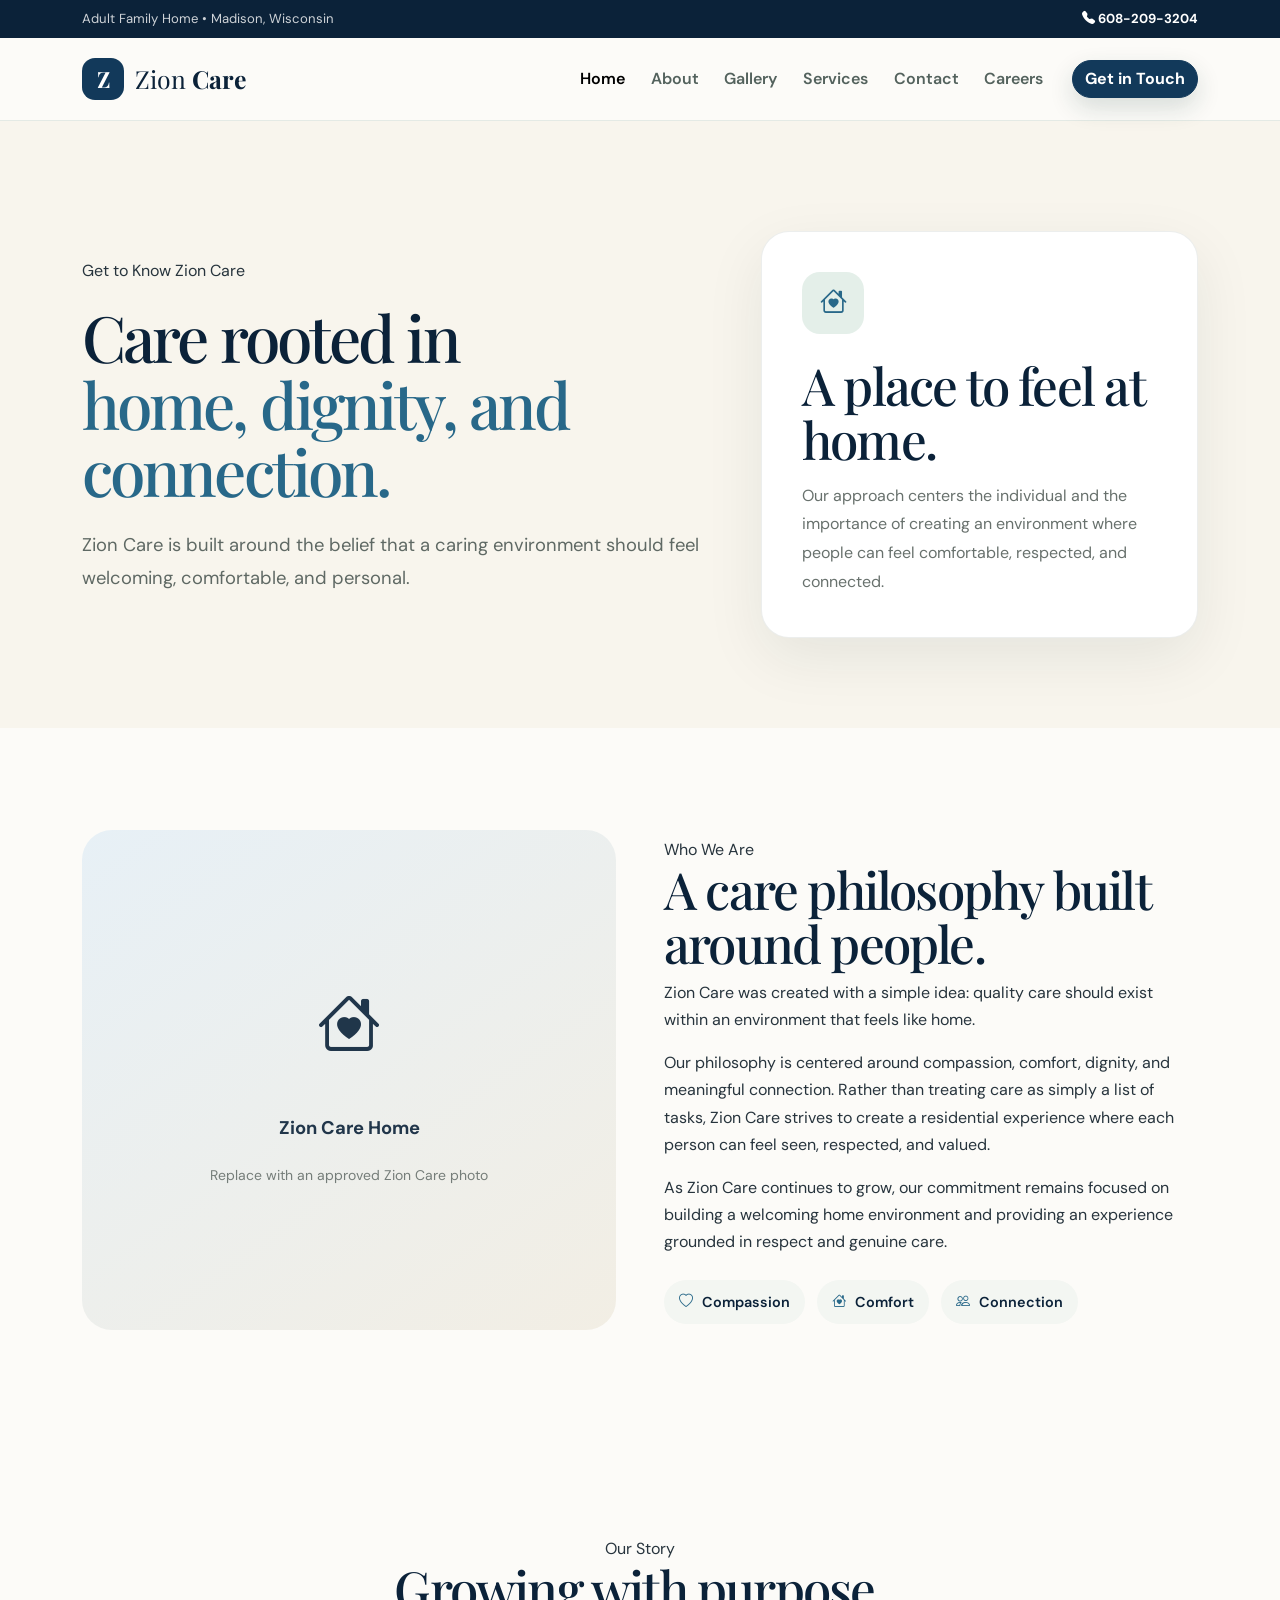
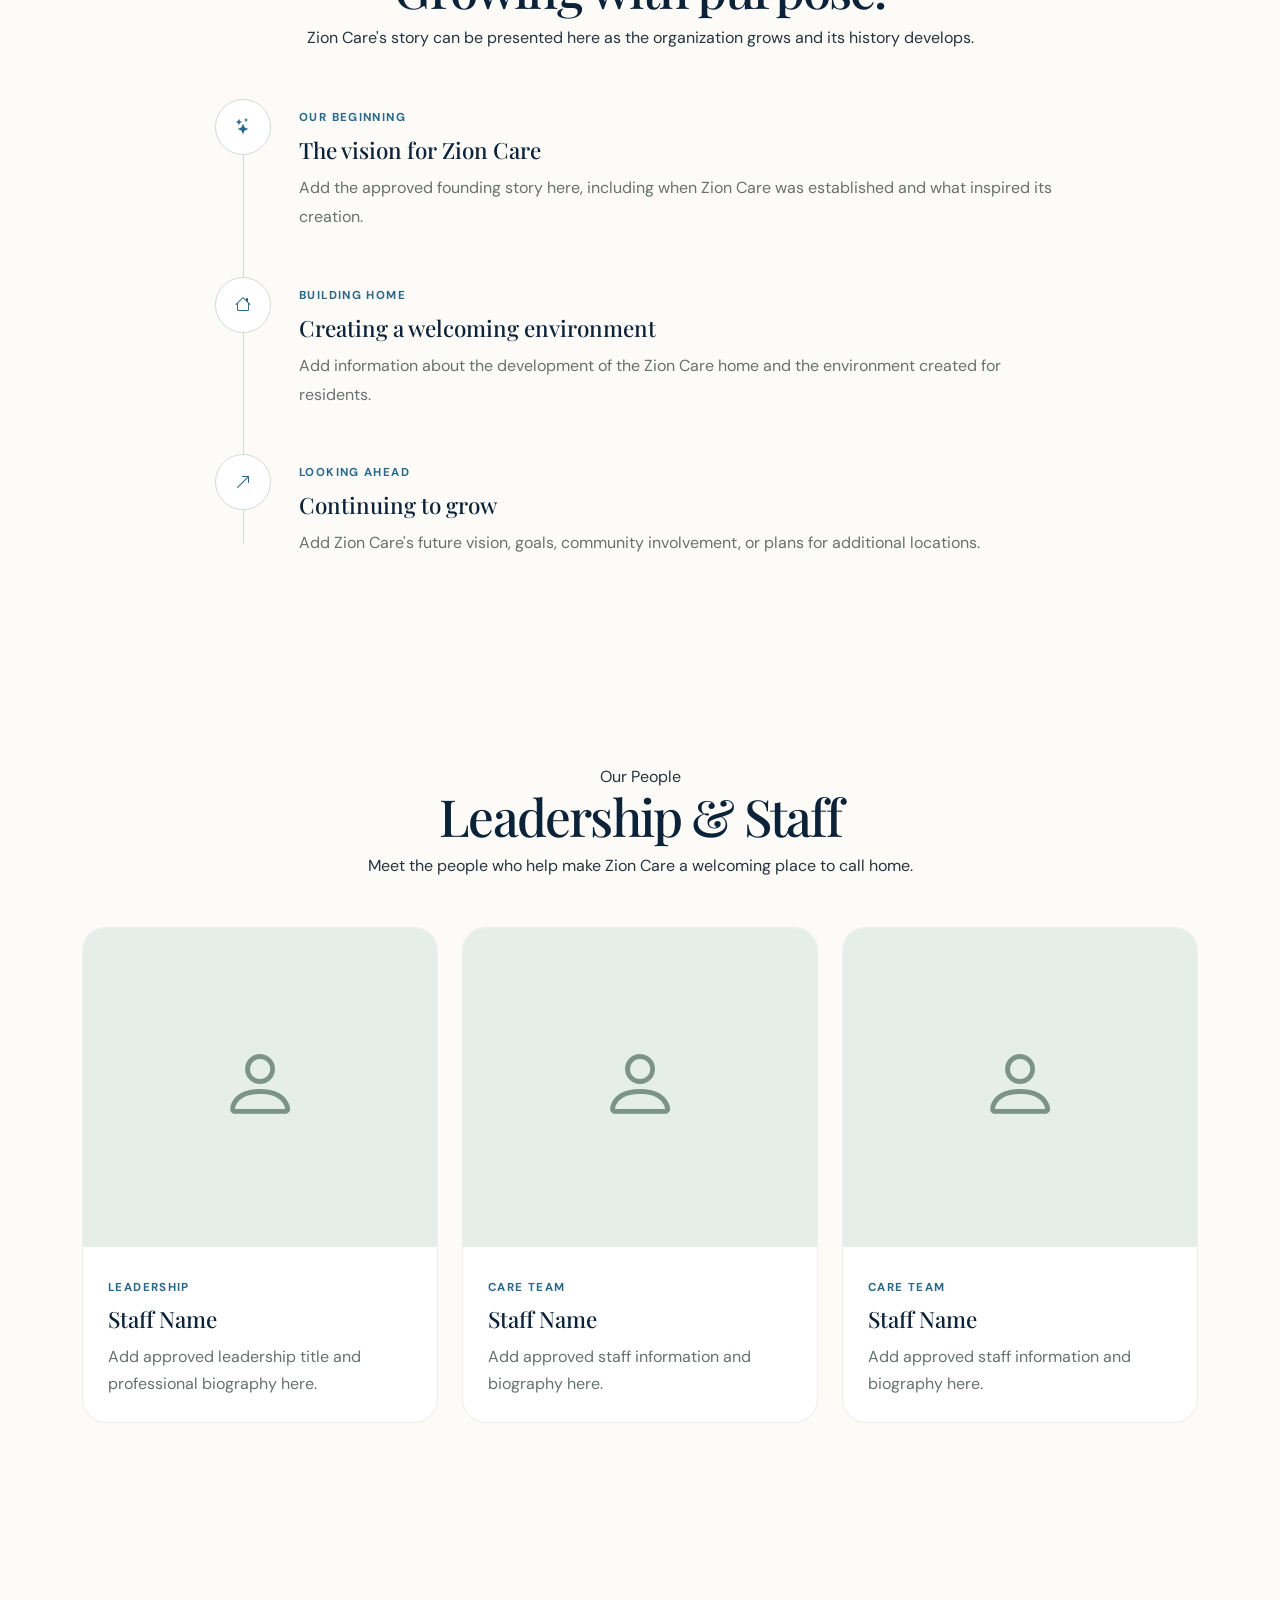
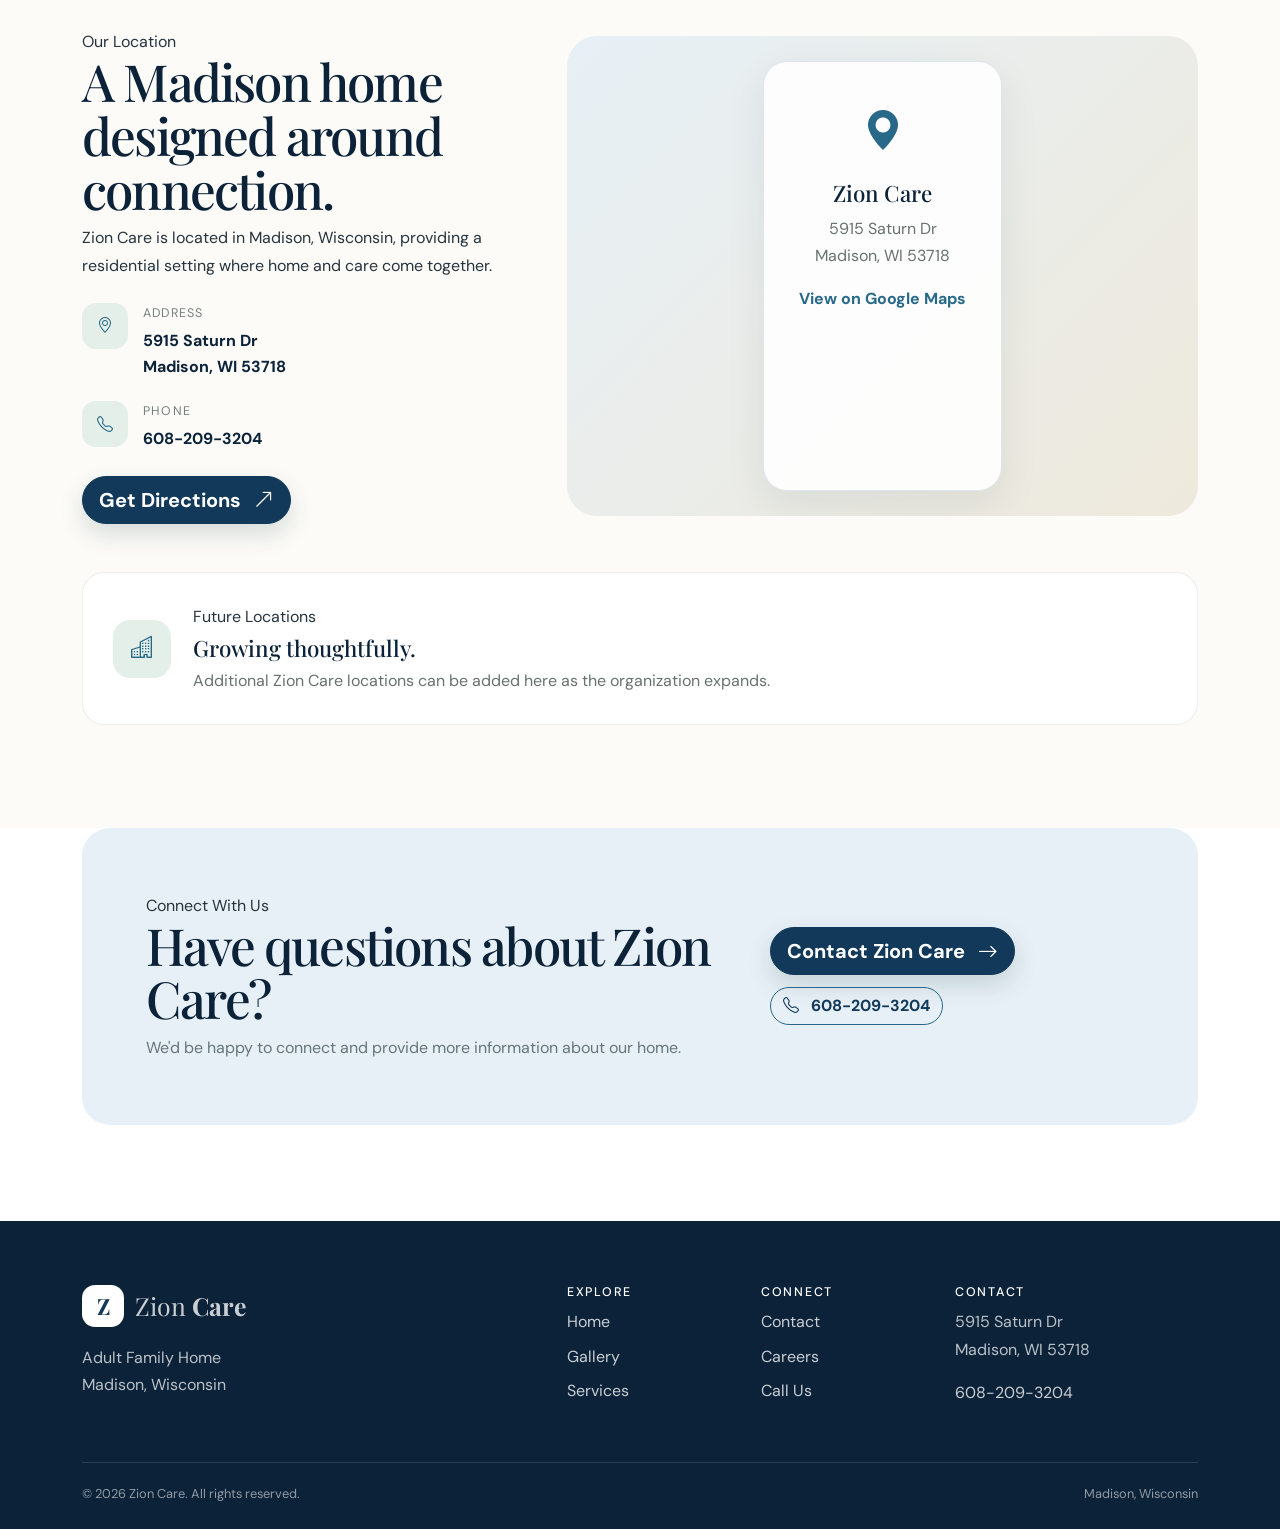
==== html/about.html @ 6d0ed8c1 "Quick updates color changes" ====
<!doctype html>
<html lang="en">
  <head>
    <meta charset="UTF-8" />
    <meta name="viewport" content="width=device-width, initial-scale=1.0" />

    <title>About Zion Care | Madison, Wisconsin</title>
    <meta
      name="description"
      content="Learn more about Zion Care, our approach to residential care, leadership, staff, and locations in Madison, Wisconsin."
    />

    <!-- Bootstrap 5.3.8 -->
    <link
      href="https://cdn.jsdelivr.net/npm/bootstrap@5.3.8/dist/css/bootstrap.min.css"
      rel="stylesheet"
      crossorigin="anonymous"
    />

    <!-- Bootstrap Icons -->
    <link
      rel="stylesheet"
      href="https://cdn.jsdelivr.net/npm/bootstrap-icons@1.13.1/font/bootstrap-icons.min.css"
    />

    <!-- Google Fonts -->
    <link rel="preconnect" href="https://fonts.googleapis.com" />
    <link rel="preconnect" href="https://fonts.gstatic.com" crossorigin />
    <link
      href="https://fonts.googleapis.com/css2?family=DM+Sans:wght@400;500;600;700&family=Playfair+Display:wght@500;600;700&display=swap"
      rel="stylesheet"
    />

    <!-- Site Styles -->
    <link rel="stylesheet" href="../assets/css/styles.css" />
    <link rel="stylesheet" href="../assets/css/about.css" />
  </head>

  <body>
    <a href="#main-content" class="skip-link"> Skip to main content </a>

    <!-- =========================================================
     TOP BAR
         ========================================================= -->

    <div class="top-bar">
      <div class="container">
        <div class="top-bar-inner">
          <span> Adult Family Home • Madison, Wisconsin </span>

          <a href="tel:+16082093204">
            <i class="bi bi-telephone-fill"></i>
            608-209-3204
          </a>
        </div>
      </div>
    </div>

    <!-- =========================================================
     NAVIGATION
         ========================================================= -->

    <header class="site-header" id="siteHeader">
      <nav class="navbar navbar-expand-lg">
        <div class="container">
          <!-- Brand -->

          <a
            class="navbar-brand"
            href="../index.html"
            aria-label="Zion Care Home"
          >
            <span class="brand-mark"> Z </span>

            <span class="brand-name"> Zion <strong>Care</strong> </span>
          </a>

          <!-- Mobile Toggle -->

          <button
            class="navbar-toggler"
            type="button"
            data-bs-toggle="collapse"
            data-bs-target="#primaryNavigation"
            aria-controls="primaryNavigation"
            aria-expanded="false"
            aria-label="Toggle navigation"
          >
            <span class="navbar-toggler-icon"></span>
          </button>

          <!-- Navigation -->

          <div class="collapse navbar-collapse" id="primaryNavigation">
            <ul class="navbar-nav ms-auto align-items-lg-center">
              <li class="nav-item">
                <a class="nav-link active" href="../index.html"> Home </a>
              </li>

              <li class="nav-item">
                <a class="nav-link" href="about.html"> About </a>
              </li>

              <li class="nav-item">
                <a class="nav-link" href="/html/gallery.html"> Gallery </a>
              </li>

              <li class="nav-item">
                <a class="nav-link" href="/html/services.html"> Services </a>
              </li>

              <li class="nav-item">
                <a class="nav-link" href="/html/contact.html"> Contact </a>
              </li>

              <li class="nav-item">
                <a class="nav-link" href="/html/careers.html"> Careers </a>
              </li>

              <li class="nav-item ms-lg-3 mt-3 mt-lg-0">
                <a class="btn btn-zion" href="html/contact.html">
                  Get in Touch
                </a>
              </li>
            </ul>
          </div>
        </div>
      </nav>
    </header>

    <main>
      <!-- =========================
             PAGE HERO
        ========================== -->
      <section class="page-hero">
        <div class="container">
          <div class="row align-items-center g-5">
            <div class="col-lg-7">
              <span class="section-eyebrow"> Get to Know Zion Care </span>

              <h1 class="page-title">
                Care rooted in
                <span>home, dignity, and connection.</span>
              </h1>

              <p class="page-lead">
                Zion Care is built around the belief that a caring environment
                should feel welcoming, comfortable, and personal.
              </p>
            </div>

            <div class="col-lg-5">
              <div class="about-hero-card">
                <div class="about-hero-icon">
                  <i class="bi bi-house-heart"></i>
                </div>

                <h2>A place to feel at home.</h2>

                <p>
                  Our approach centers the individual and the importance of
                  creating an environment where people can feel comfortable,
                  respected, and connected.
                </p>
              </div>
            </div>
          </div>
        </div>
      </section>

      <!-- =========================
             WHO WE ARE / HISTORY
        ========================== -->
      <section class="section-padding">
        <div class="container">
          <div class="row align-items-center g-5">
            <div class="col-lg-6">
              <div class="about-image-placeholder">
                <div class="placeholder-content">
                  <i class="bi bi-house-heart"></i>

                  <span> Zion Care Home </span>

                  <small> Replace with an approved Zion Care photo </small>
                </div>
              </div>
            </div>

            <div class="col-lg-6">
              <span class="section-eyebrow"> Who We Are </span>

              <h2 class="section-title">
                A care philosophy built around people.
              </h2>

              <p class="section-text">
                Zion Care was created with a simple idea: quality care should
                exist within an environment that feels like home.
              </p>

              <p class="section-text">
                Our philosophy is centered around compassion, comfort, dignity,
                and meaningful connection. Rather than treating care as simply a
                list of tasks, Zion Care strives to create a residential
                experience where each person can feel seen, respected, and
                valued.
              </p>

              <p class="section-text">
                As Zion Care continues to grow, our commitment remains focused
                on building a welcoming home environment and providing an
                experience grounded in respect and genuine care.
              </p>

              <div class="about-values mt-4">
                <div class="about-value">
                  <i class="bi bi-heart"></i>
                  <span>Compassion</span>
                </div>

                <div class="about-value">
                  <i class="bi bi-house-heart"></i>
                  <span>Comfort</span>
                </div>

                <div class="about-value">
                  <i class="bi bi-people"></i>
                  <span>Connection</span>
                </div>
              </div>
            </div>
          </div>
        </div>
      </section>

      <!-- =========================
             HISTORY TIMELINE
        ========================== -->
      <section class="section-padding section-soft">
        <div class="container">
          <div class="text-center mx-auto section-heading">
            <span class="section-eyebrow"> Our Story </span>

            <h2 class="section-title">Growing with purpose.</h2>

            <p class="section-text">
              Zion Care's story can be presented here as the organization grows
              and its history develops.
            </p>
          </div>

          <div class="timeline mt-5">
            <div class="timeline-item">
              <div class="timeline-marker">
                <i class="bi bi-stars"></i>
              </div>

              <div class="timeline-content">
                <span class="timeline-label"> Our Beginning </span>

                <h3>The vision for Zion Care</h3>

                <p>
                  Add the approved founding story here, including when Zion Care
                  was established and what inspired its creation.
                </p>
              </div>
            </div>

            <div class="timeline-item">
              <div class="timeline-marker">
                <i class="bi bi-house"></i>
              </div>

              <div class="timeline-content">
                <span class="timeline-label"> Building Home </span>

                <h3>Creating a welcoming environment</h3>

                <p>
                  Add information about the development of the Zion Care home
                  and the environment created for residents.
                </p>
              </div>
            </div>

            <div class="timeline-item">
              <div class="timeline-marker">
                <i class="bi bi-arrow-up-right"></i>
              </div>

              <div class="timeline-content">
                <span class="timeline-label"> Looking Ahead </span>

                <h3>Continuing to grow</h3>

                <p>
                  Add Zion Care's future vision, goals, community involvement,
                  or plans for additional locations.
                </p>
              </div>
            </div>
          </div>
        </div>
      </section>

      <!-- =========================
             LEADERSHIP
        ========================== -->
      <section class="section-padding">
        <div class="container">
          <div class="text-center mx-auto section-heading">
            <span class="section-eyebrow"> Our People </span>

            <h2 class="section-title">Leadership & Staff</h2>

            <p class="section-text">
              Meet the people who help make Zion Care a welcoming place to call
              home.
            </p>
          </div>

          <div class="row g-4 mt-4">
            <!-- Staff Member -->
            <div class="col-sm-6 col-lg-4">
              <article class="staff-card">
                <div class="staff-photo">
                  <div class="staff-photo-placeholder">
                    <i class="bi bi-person"></i>
                  </div>
                </div>

                <div class="staff-content">
                  <span class="staff-role"> Leadership </span>

                  <h3>Staff Name</h3>

                  <p>
                    Add approved leadership title and professional biography
                    here.
                  </p>
                </div>
              </article>
            </div>

            <!-- Staff Member -->
            <div class="col-sm-6 col-lg-4">
              <article class="staff-card">
                <div class="staff-photo">
                  <div class="staff-photo-placeholder">
                    <i class="bi bi-person"></i>
                  </div>
                </div>

                <div class="staff-content">
                  <span class="staff-role"> Care Team </span>

                  <h3>Staff Name</h3>

                  <p>Add approved staff information and biography here.</p>
                </div>
              </article>
            </div>

            <!-- Staff Member -->
            <div class="col-sm-6 col-lg-4">
              <article class="staff-card">
                <div class="staff-photo">
                  <div class="staff-photo-placeholder">
                    <i class="bi bi-person"></i>
                  </div>
                </div>

                <div class="staff-content">
                  <span class="staff-role"> Care Team </span>

                  <h3>Staff Name</h3>

                  <p>Add approved staff information and biography here.</p>
                </div>
              </article>
            </div>
          </div>
        </div>
      </section>

      <!-- =========================
             LOCATIONS
        ========================== -->
      <section class="section-padding section-soft">
        <div class="container">
          <div class="row align-items-center g-5">
            <div class="col-lg-5">
              <span class="section-eyebrow"> Our Location </span>

              <h2 class="section-title">
                A Madison home designed around connection.
              </h2>

              <p class="section-text">
                Zion Care is located in Madison, Wisconsin, providing a
                residential setting where home and care come together.
              </p>

              <div class="location-details mt-4">
                <div class="location-detail">
                  <div class="location-icon">
                    <i class="bi bi-geo-alt"></i>
                  </div>

                  <div>
                    <span>Address</span>
                    <strong>
                      5915 Saturn Dr<br />
                      Madison, WI 53718
                    </strong>
                  </div>
                </div>

                <div class="location-detail">
                  <div class="location-icon">
                    <i class="bi bi-telephone"></i>
                  </div>

                  <div>
                    <span>Phone</span>

                    <strong>
                      <a href="tel:6082093204"> 608-209-3204 </a>
                    </strong>
                  </div>
                </div>
              </div>

              <a
                href="https://www.google.com/maps/search/?api=1&query=5915%20Saturn%20Dr%2C%20Madison%2C%20WI%2053718"
                target="_blank"
                rel="noopener"
                class="btn btn-zion btn-lg mt-4"
              >
                Get Directions
                <i class="bi bi-arrow-up-right ms-2"></i>
              </a>
            </div>

            <div class="col-lg-7">
              <div class="location-map">
                <div class="map-placeholder">
                  <i class="bi bi-geo-alt-fill"></i>

                  <h3>Zion Care</h3>

                  <p>
                    5915 Saturn Dr<br />
                    Madison, WI 53718
                  </p>

                  <a
                    href="https://www.google.com/maps/search/?api=1&query=5915%20Saturn%20Dr%2C%20Madison%2C%20WI%2053718"
                    target="_blank"
                    rel="noopener"
                  >
                    View on Google Maps
                  </a>
                </div>
              </div>
            </div>
          </div>

          <!-- Future Locations -->
          <div class="future-locations mt-5">
            <div class="future-location-icon">
              <i class="bi bi-buildings"></i>
            </div>

            <div>
              <span class="section-eyebrow"> Future Locations </span>

              <h3>Growing thoughtfully.</h3>

              <p>
                Additional Zion Care locations can be added here as the
                organization expands.
              </p>
            </div>
          </div>
        </div>
      </section>

      <!-- =========================================================
     CALL TO ACTION
========================================================= -->
      <section class="cta-section">
        <div class="container">
          <div class="cta-card">
            <div>
              <span class="section-eyebrow"> Connect With Us </span>

              <h2>Have questions about Zion Care?</h2>

              <p>
                We'd be happy to connect and provide more information about our
                home.
              </p>
            </div>

            <div class="cta-actions">
              <a href="contact.html" class="btn btn-zion btn-lg">
                Contact Zion Care
                <i class="bi bi-arrow-right ms-2"></i>
              </a>

              <a href="tel:6082093204" class="btn btn-outline-zion">
                <i class="bi bi-telephone me-2"></i>
                608-209-3204
              </a>
            </div>
          </div>
        </div>
      </section>
    </main>

    <!-- =========================
         FOOTER
    ========================== -->
    <footer class="site-footer">
      <div class="container">
        <div class="row g-5">
          <div class="col-lg-5">
            <a href="index.html" class="footer-brand">
              <span class="brand-mark brand-mark-light"> Z </span>

              <span> Zion <strong>Care</strong> </span>
            </a>

            <p class="footer-description">
              Adult Family Home<br />
              Madison, Wisconsin
            </p>
          </div>

          <div class="col-6 col-lg-2">
            <h3>Explore</h3>

            <ul class="footer-links">
              <li>
                <a href="../index.html"> Home </a>
              </li>

              <li>
                <a href="/html/gallery.html"> Gallery </a>
              </li>

              <li>
                <a href="/html/services.html"> Services </a>
              </li>
            </ul>
          </div>

          <div class="col-6 col-lg-2">
            <h3>Connect</h3>

            <ul class="footer-links">
              <li>
                <a href="/html/contact.html"> Contact </a>
              </li>

              <li>
                <a href="/html/careers.html"> Careers </a>
              </li>

              <li>
                <a href="tel:+16082093204"> Call Us </a>
              </li>
            </ul>
          </div>

          <div class="col-lg-3">
            <h3>Contact</h3>

            <p>
              5915 Saturn Dr<br />
              Madison, WI 53718
            </p>

            <a href="tel:+16082093204"> 608-209-3204 </a>
          </div>
        </div>

        <div class="footer-bottom">
          <span>
            ©
            <span id="currentYear"></span>
            Zion Care. All rights reserved.
          </span>

          <span> Madison, Wisconsin </span>
        </div>
      </div>
    </footer>

    <!-- Back To Top -->
    <button
      type="button"
      class="back-to-top"
      id="backToTop"
      aria-label="Back to top"
    >
      <i class="bi bi-arrow-up"></i>
    </button>

    <!-- Bootstrap JS -->
    <script
      src="https://cdn.jsdelivr.net/npm/bootstrap@5.3.8/dist/js/bootstrap.bundle.min.js"
      crossorigin="anonymous"
    ></script>

    <!-- Site JS -->
    <script src="../assets/js/main.js"></script>
  </body>
</html>
---- assets/css/styles.css ----
/* =========================================================
   ZION CARE
   Global Styles
========================================================= */

:root {
  --zion-blue-950: #0b2239;
  --zion-blue-900: #12395a;
  --zion-blue-800: #1b4f73;
  --zion-blue-700: #286889;

  --zion-blue-100: #e7f0f6;
  --zion-blue-050: #f3f7fa;

  --zion-cream: #fcfbf8;
  --zion-sand: #f6f2e9;

  --zion-gold: #c39a5a;

  --zion-text: #27343d;
  --zion-muted: #66747e;

  --zion-border: #dce5eb;

  --zion-shadow: 0 20px 55px rgba(11, 34, 57, 0.09);

  --zion-radius-lg: 28px;
  --zion-radius-md: 18px;
}

/* =========================================================
   GLOBAL
========================================================= */

html {
  scroll-behavior: smooth;
}

body {
  margin: 0;

  background: var(--zion-cream);

  color: var(--zion-text);

  font-family:
    "DM Sans",
    system-ui,
    -apple-system,
    BlinkMacSystemFont,
    "Segoe UI",
    sans-serif;

  line-height: 1.7;
}

h1,
h2,
h3 {
  margin-top: 0;

  color: var(--zion-blue-950);

  font-family: "Playfair Display", Georgia, serif;
}

h1 {
  font-size: clamp(3rem, 6vw, 5.5rem);

  line-height: 0.98;

  letter-spacing: -0.045em;
}

h1 span {
  display: block;

  color: var(--zion-blue-700);
}

h2 {
  font-size: clamp(2.15rem, 4vw, 3.5rem);

  line-height: 1.05;

  letter-spacing: -0.035em;
}

h3 {
  font-size: 1.4rem;

  line-height: 1.2;
}

a {
  transition:
    color 0.2s ease,
    background-color 0.2s ease,
    transform 0.2s ease;
}

/* =========================================================
   ACCESSIBILITY
========================================================= */

.skip-link {
  position: fixed;

  top: -100px;
  left: 1rem;

  z-index: 2000;

  padding: 0.75rem 1rem;

  background: #ffffff;

  color: var(--zion-blue-950);

  border-radius: 0.5rem;
}

.skip-link:focus {
  top: 1rem;
}

/* =========================================================
   TOP BAR
========================================================= */

.top-bar {
  background: var(--zion-blue-950);

  color: rgba(255, 255, 255, 0.8);

  font-size: 0.82rem;
}

.top-bar-inner {
  min-height: 38px;

  display: flex;

  align-items: center;

  justify-content: space-between;

  gap: 1rem;
}

.top-bar a {
  color: #ffffff;

  text-decoration: none;

  font-weight: 700;
}

/* =========================================================
   NAVIGATION
========================================================= */

.site-header {
  position: sticky;

  top: 0;

  z-index: 1030;

  background: rgba(252, 251, 248, 0.94);

  backdrop-filter: blur(15px);

  border-bottom: 1px solid rgba(223, 231, 226, 0.8);

  transition: box-shadow 0.25s ease;
}

.site-header.scrolled {
  box-shadow: 0 8px 30px rgba(13, 41, 35, 0.08);
}

.navbar {
  min-height: 82px;
}

.navbar-brand {
  display: inline-flex;

  align-items: center;

  gap: 0.7rem;

  color: var(--zion-blue-950);

  text-decoration: none;
}

.brand-mark {
  width: 42px;

  height: 42px;

  display: grid;

  place-items: center;

  border-radius: 13px;

  background: var(--zion-blue-900);

  color: #ffffff;

  font-family: "Playfair Display", Georgia, serif;

  font-size: 1.4rem;

  font-weight: 700;
}

.brand-name {
  font-family: "Playfair Display", Georgia, serif;

  font-size: 1.55rem;
}

.nav-link {
  padding: 0.65rem 0.8rem !important;

  color: #53625d;

  font-weight: 600;
}

.nav-link:hover,
.nav-link.active {
  color: var(--zion-blue-800);
}

.navbar-toggler {
  border: 0;

  box-shadow: none !important;
}

/* =========================================================
   BUTTONS
========================================================= */

.btn {
  border-radius: 999px;

  font-weight: 700;

  transition:
    transform 0.2s ease,
    box-shadow 0.2s ease,
    background 0.2s ease;
}

.btn:hover {
  transform: translateY(-2px);
}

.btn-zion {
  background: var(--zion-blue-900);

  color: #ffffff;

  border: 1px solid var(--zion-blue-900);

  box-shadow: 0 10px 24px rgba(23, 63, 53, 0.16);
}

.btn-zion:hover {
  background: var(--zion-blue-950);

  color: #ffffff;

  border-color: var(--zion-blue-950);
}

.btn-outline-zion {
  color: var(--zion-blue-900);

  border: 1px solid var(--zion-blue-700);
}

.btn-outline-zion:hover {
  background: var(--zion-blue-900);

  color: #ffffff;
}

/* =========================================================
   HERO
========================================================= */

.hero-section {
  position: relative;

  overflow: hidden;

  padding: clamp(4rem, 8vw, 8rem) 0 6rem;

  background: linear-gradient(135deg, var(--zion-cream), #edf4f0);
}

.hero-decoration {
  position: absolute;

  border-radius: 50%;

  pointer-events: none;
}

.hero-decoration-one {
  width: 500px;

  height: 500px;

  top: -250px;

  right: -180px;

  background: rgba(195, 154, 90, 0.1);
}

.hero-decoration-two {
  width: 350px;

  height: 350px;

  bottom: -220px;

  left: -180px;

  background: rgba(46, 107, 88, 0.08);
}

.eyebrow {
  margin-bottom: 1rem;

  color: var(--zion-blue-700);

  font-size: 0.78rem;

  font-weight: 800;

  letter-spacing: 0.17em;

  text-transform: uppercase;
}

.eyebrow-light {
  color: #d7e8e0;
}

.hero-description {
  max-width: 650px;

  color: var(--zion-muted);

  font-size: 1.1rem;
}

.hero-actions {
  display: flex;

  flex-wrap: wrap;

  gap: 0.8rem;

  margin-top: 2rem;
}

.hero-contact {
  display: flex;

  flex-wrap: wrap;

  gap: 1.25rem;

  margin-top: 1.5rem;

  color: var(--zion-blue-800);

  font-size: 0.9rem;

  font-weight: 700;
}

.hero-contact span {
  display: inline-flex;

  align-items: center;

  gap: 0.45rem;
}

/* =========================================================
   HERO IMAGE
========================================================= */

.hero-image-card {
  overflow: hidden;

  background: #ffffff;

  border: 1px solid rgba(255, 255, 255, 0.8);

  border-radius: var(--zion-radius-lg);

  box-shadow: var(--zion-shadow);
}

.hero-image-placeholder {
  min-height: 435px;

  display: grid;

  place-items: center;

  color: #ffffff;

  background: linear-gradient(
    135deg,
    rgba(40, 104, 137, 1),
    rgba(18, 57, 90, 1)
  );
}

.placeholder-content {
  display: grid;

  gap: 0.75rem;

  text-align: center;

  max-width: 280px;

  opacity: 0.9;
}

.placeholder-logo {
  width: 68px;

  height: 68px;

  margin: auto;

  display: grid;

  place-items: center;

  border: 1px solid rgba(255, 255, 255, 0.45);

  border-radius: 20px;

  font-family: "Playfair Display", Georgia, serif;

  font-size: 2rem;

  font-weight: 700;
}

.placeholder-content small {
  color: rgba(255, 255, 255, 0.7);
}

.hero-address {
  display: flex;

  align-items: center;

  justify-content: space-between;

  padding: 1.25rem 1.4rem;
}

.hero-address > div {
  display: grid;
}

.address-label {
  color: var(--zion-blue-700);

  font-size: 0.72rem;

  font-weight: 800;

  letter-spacing: 0.12em;

  text-transform: uppercase;
}

.hero-address strong {
  color: var(--zion-blue-950);
}

.hero-address span:last-child {
  color: var(--zion-muted);

  font-size: 0.88rem;
}

.hero-address > a {
  width: 44px;

  height: 44px;

  display: grid;

  place-items: center;

  border-radius: 50%;

  background: var(--zion-blue-100);

  color: var(--zion-blue-900);

  text-decoration: none;
}

/* =========================================================
   GENERAL SECTIONS
========================================================= */

.section-padding {
  padding: clamp(4.5rem, 8vw, 7.5rem) 0;
}

.intro-section {
  background: #ffffff;
}

.section-introduction {
  max-width: 700px;

  margin: 0 auto;

  color: var(--zion-muted);

  font-size: 1.08rem;
}

/* =========================================================
   FEATURE CARDS
========================================================= */

.feature-card {
  height: 100%;

  padding: 2rem;

  background: var(--zion-cream);

  border: 1px solid var(--zion-border);

  border-radius: var(--zion-radius-md);

  transition:
    transform 0.25s ease,
    box-shadow 0.25s ease;
}

.feature-card:hover {
  transform: translateY(-5px);

  box-shadow: var(--zion-shadow);
}

.feature-icon {
  width: 54px;

  height: 54px;

  margin-bottom: 1.4rem;

  display: grid;

  place-items: center;

  border-radius: 16px;

  background: var(--zion-blue-100);

  color: var(--zion-blue-800);
}

.feature-card p {
  margin-bottom: 0;

  color: var(--zion-muted);
}

/* =========================================================
   STATEMENT
========================================================= */

.statement-section {
  background: var(--zion-sand);

  padding-bottom: 6rem;
}

.statement-card {
  padding: clamp(2.25rem, 5vw, 4.5rem);

  background: var(--zion-blue-900);

  color: rgba(255, 255, 255, 0.8);

  border-radius: 0 0 var(--zion-radius-lg) var(--zion-radius-lg);
}

.statement-card h2 {
  color: #ffffff;
}

.statement-card p {
  margin: 0;
}

/* =========================================================
   CONTACT / LOCATION
========================================================= */

.contact-information {
  display: grid;

  gap: 1rem;

  margin-top: 2rem;

  padding: 1.5rem;

  background: #ffffff;

  border: 1px solid var(--zion-border);

  border-radius: var(--zion-radius-md);
}

.contact-information-item {
  display: flex;

  align-items: center;

  gap: 1rem;
}

.contact-icon {
  width: 44px;

  height: 44px;

  flex: 0 0 44px;

  display: grid;

  place-items: center;

  border-radius: 50%;

  background: var(--zion-blue-100);

  color: var(--zion-blue-800);
}

.contact-information-item div:last-child {
  display: grid;
}

.contact-information-item span {
  color: var(--zion-muted);

  font-size: 0.76rem;

  font-weight: 800;

  letter-spacing: 0.1em;

  text-transform: uppercase;
}

.contact-information-item strong,
.contact-information-item a {
  color: var(--zion-blue-950);

  font-weight: 700;

  text-decoration: none;
}

/* =========================================================
   MAP
========================================================= */

.map-placeholder {
  position: relative;

  min-height: 430px;

  overflow: hidden;

  background: #e8eee9;

  border: 1px solid var(--zion-border);

  border-radius: var(--zion-radius-lg);
}

.map-pattern {
  position: absolute;

  inset: 0;

  background-image:
    linear-gradient(rgba(18, 57, 90, 1) 1px, transparent 1px),
    linear-gradient(90deg, rgba(18, 57, 90, 1) 1px, transparent 1px);

  background-size: 48px 48px;

  transform: rotate(-5deg) scale(1.2);
}

.map-pin {
  position: absolute;

  top: 48%;

  left: 50%;

  width: 62px;

  height: 62px;

  display: grid;

  place-items: center;

  transform: translate(-50%, -50%);

  border-radius: 50%;

  background: var(--zion-blue-900);

  color: #ffffff;

  font-size: 1.35rem;

  box-shadow: 0 16px 35px rgba(13, 41, 35, 0.25);
}

.map-label {
  position: absolute;

  left: 1.5rem;

  bottom: 1.5rem;

  display: grid;

  padding: 1rem 1.1rem;

  background: rgba(255, 255, 255, 0.95);

  border-radius: 14px;

  box-shadow: 0 10px 30px rgba(13, 41, 35, 0.09);
}

.map-label strong {
  color: var(--zion-blue-950);
}

.map-label span {
  color: var(--zion-muted);

  font-size: 0.82rem;
}

/* =========================================================
   CTA
========================================================= */

.cta-section {
  padding: 0 0 6rem;

  background: #ffffff;
}

.cta-card {
  display: flex;

  align-items: center;

  justify-content: space-between;

  gap: 2rem;

  padding: clamp(2rem, 5vw, 4rem);

  background: var(--zion-blue-100);

  border-radius: var(--zion-radius-lg);
}

.cta-card p:last-child {
  margin-bottom: 0;

  color: var(--zion-muted);
}

.cta-actions {
  display: flex;

  flex-wrap: wrap;

  gap: 0.75rem;
}

/* =========================================================
   FOOTER
========================================================= */

.site-footer {
  padding: 4rem 0 1.5rem;

  background: var(--zion-blue-950);

  color: rgba(255, 255, 255, 0.72);
}

.footer-brand {
  display: inline-flex;

  align-items: center;

  gap: 0.7rem;

  color: #ffffff;

  font-family: "Playfair Display", Georgia, serif;

  font-size: 1.55rem;

  text-decoration: none;
}

.brand-mark-light {
  background: #ffffff;

  color: var(--zion-blue-900);
}

.footer-description {
  margin-top: 1rem;
}

.site-footer h3 {
  color: #ffffff;

  font-family: "DM Sans", sans-serif;

  font-size: 0.78rem;

  letter-spacing: 0.14em;

  text-transform: uppercase;
}

.footer-links {
  display: grid;

  gap: 0.45rem;

  margin: 0;

  padding: 0;

  list-style: none;
}

.footer-links a,
.site-footer a {
  color: rgba(255, 255, 255, 0.78);

  text-decoration: none;
}

.footer-links a:hover,
.site-footer a:hover {
  color: #ffffff;
}

.footer-bottom {
  display: flex;

  flex-wrap: wrap;

  justify-content: space-between;

  gap: 1rem;

  margin-top: 3rem;

  padding-top: 1.25rem;

  border-top: 1px solid rgba(255, 255, 255, 0.13);

  color: rgba(255, 255, 255, 0.55);

  font-size: 0.8rem;
}

/* =========================================================
   BACK TO TOP
========================================================= */

.back-to-top {
  position: fixed;

  right: 1.25rem;

  bottom: 1.25rem;

  z-index: 1020;

  width: 44px;

  height: 44px;

  display: grid;

  place-items: center;

  border: 0;

  border-radius: 50%;

  background: var(--zion-blue-900);

  color: #ffffff;

  opacity: 0;

  visibility: hidden;

  transform: translateY(10px);

  transition: all 0.2s ease;

  box-shadow: 0 10px 25px rgba(13, 41, 35, 0.2);
}

.back-to-top.show {
  opacity: 1;

  visibility: visible;

  transform: translateY(0);
}

/* =========================================================
   RESPONSIVE
========================================================= */

@media (max-width: 991.98px) {
  .navbar-collapse {
    padding: 1rem 0 1.25rem;
  }

  .hero-section {
    padding-top: 4.5rem;
  }

  .hero-image-placeholder {
    min-height: 390px;
  }

  .cta-card {
    align-items: flex-start;

    flex-direction: column;
  }
}

@media (max-width: 575.98px) {
  .top-bar-inner {
    justify-content: center;

    text-align: center;

    flex-direction: column;

    gap: 0.1rem;

    padding: 0.45rem 0;
  }

  .hero-section {
    padding-bottom: 4rem;
  }

  h1 {
    font-size: 3.1rem;
  }

  .hero-actions {
    flex-direction: column;

    align-items: stretch;
  }

  .hero-actions .btn {
    width: 100%;
  }

  .hero-image-placeholder {
    min-height: 330px;
  }

  .hero-contact {
    flex-direction: column;

    gap: 0.6rem;
  }

  .map-placeholder {
    min-height: 330px;
  }

  .cta-section {
    padding-bottom: 4rem;
  }

  .footer-bottom {
    display: grid;
  }
}

@media (prefers-reduced-motion: reduce) {
  html {
    scroll-behavior: auto;
  }

  *,
  *::before,
  *::after {
    transition: none !important;

    animation: none !important;
  }
}
---- assets/css/about.css ----
/* =========================================
   ABOUT PAGE
========================================= */

.page-hero {
  background: var(--cream, #f8f5ed);
  padding: 110px 0 90px;
  position: relative;
  overflow: hidden;
}

.page-title {
  font-family: "Playfair Display", serif;
  font-size: clamp(2.8rem, 5vw, 4.8rem);
  line-height: 1.05;
  color: var(--zion-blue-950);
  margin: 18px 0 25px;
}

.page-title span {
  color: var(--zion-blue-700);
}

.page-lead {
  max-width: 680px;
  font-size: 1.15rem;
  line-height: 1.8;
  color: #5f6964;
}

.about-hero-card {
  background: #fff;
  border: 1px solid rgba(13, 41, 35, 0.08);
  border-radius: 28px;
  padding: 40px;
  box-shadow: 0 20px 60px rgba(13, 41, 35, 0.08);
}

.about-hero-icon {
  width: 62px;
  height: 62px;
  border-radius: 18px;
  background: #e4efe9;
  color: var(--zion-blue-700);
  display: flex;
  align-items: center;
  justify-content: center;
  font-size: 1.7rem;
  margin-bottom: 25px;
}

.about-hero-card h2 {
  font-family: "Playfair Display", serif;
  color: var(--zion-blue-950);
  margin-bottom: 15px;
}

.about-hero-card p {
  color: #68716d;
  line-height: 1.8;
  margin-bottom: 0;
}

/* ABOUT IMAGE */

.about-image-placeholder {
  min-height: 500px;
  border-radius: 30px;
  background: linear-gradient(145deg, #e7f0f6, #f2eee4);
  display: flex;
  align-items: center;
  justify-content: center;
  overflow: hidden;
}

.placeholder-content {
  text-align: center;
  color: var(--zion-blue-950);
  display: flex;
  flex-direction: column;
  align-items: center;
}

.placeholder-content i {
  font-size: 4rem;
  margin-bottom: 20px;
}

.placeholder-content span {
  font-weight: 700;
  font-size: 1.15rem;
}

.placeholder-content small {
  color: #68716d;
  margin-top: 8px;
}

/* VALUES */

.about-values {
  display: flex;
  flex-wrap: wrap;
  gap: 12px;
}

.about-value {
  display: flex;
  align-items: center;
  gap: 9px;
  padding: 10px 15px;
  background: #f3f6f2;
  border-radius: 100px;
  color: var(--zion-blue-950);
  font-weight: 600;
  font-size: 0.9rem;
}

.about-value i {
  color: var(--zion-blue-700);
}

/* TIMELINE */

.timeline {
  max-width: 850px;
  margin-left: auto;
  margin-right: auto;
  position: relative;
}

.timeline::before {
  content: "";
  position: absolute;
  left: 28px;
  top: 15px;
  bottom: 15px;
  width: 1px;
  background: #cfdcd5;
}

.timeline-item {
  display: flex;
  gap: 28px;
  position: relative;
  padding-bottom: 45px;
}

.timeline-item:last-child {
  padding-bottom: 0;
}

.timeline-marker {
  flex: 0 0 56px;
  width: 56px;
  height: 56px;
  border-radius: 50%;
  background: #fff;
  border: 1px solid #cfdcd5;
  display: flex;
  align-items: center;
  justify-content: center;
  color: var(--zion-blue-700);
  position: relative;
  z-index: 2;
}

.timeline-content {
  padding-top: 3px;
}

.timeline-label,
.staff-role {
  text-transform: uppercase;
  letter-spacing: 0.12em;
  font-size: 0.72rem;
  font-weight: 700;
  color: var(--zion-blue-700);
}

.timeline-content h3 {
  font-family: "Playfair Display", serif;
  color: var(--zion-blue-950);
  margin: 8px 0 10px;
}

.timeline-content p {
  color: #68716d;
  line-height: 1.8;
  margin: 0;
}

/* STAFF */

.staff-card {
  height: 100%;
  background: #fff;
  border: 1px solid rgba(13, 41, 35, 0.08);
  border-radius: 24px;
  overflow: hidden;
  transition:
    transform 0.25s ease,
    box-shadow 0.25s ease;
}

.staff-card:hover {
  transform: translateY(-5px);
  box-shadow: 0 18px 45px rgba(13, 41, 35, 0.1);
}

.staff-photo {
  aspect-ratio: 1 / 0.9;
  background: #e5eee9;
  overflow: hidden;
}

.staff-photo-placeholder {
  width: 100%;
  height: 100%;
  display: flex;
  align-items: center;
  justify-content: center;
  color: #7b9389;
}

.staff-photo-placeholder i {
  font-size: 5rem;
}

.staff-content {
  padding: 25px;
}

.staff-content h3 {
  font-family: "Playfair Display", serif;
  color: var(--zion-blue-950);
  margin: 7px 0 10px;
}

.staff-content p {
  color: #68716d;
  line-height: 1.7;
  margin: 0;
}

/* LOCATIONS */

.location-details {
  display: grid;
  gap: 22px;
}

.location-detail {
  display: flex;
  align-items: flex-start;
  gap: 15px;
}

.location-icon {
  flex: 0 0 46px;
  width: 46px;
  height: 46px;
  border-radius: 14px;
  background: #e4efe9;
  color: var(--zion-blue-700);
  display: flex;
  align-items: center;
  justify-content: center;
}

.location-detail span {
  display: block;
  font-size: 0.78rem;
  text-transform: uppercase;
  letter-spacing: 0.1em;
  color: #75817c;
  margin-bottom: 4px;
}

.location-detail strong {
  display: block;
  color: var(--zion-blue-950);
  line-height: 1.6;
}

.location-detail a {
  color: inherit;
  text-decoration: none;
}

.location-detail a:hover {
  color: var(--zion-blue-700);
}

.location-map {
  min-height: 480px;
  border-radius: 30px;
  overflow: hidden;
  background: linear-gradient(135deg, #e7f0f6, #eee9dc);
  display: flex;
  align-items: center;
  justify-content: center;
}

.map-placeholder {
  background: rgba(255, 255, 255, 0.9);
  padding: 35px;
  border-radius: 24px;
  text-align: center;
  max-width: 330px;
  box-shadow: 0 15px 40px rgba(13, 41, 35, 0.08);
}

.map-placeholder > i {
  font-size: 2.5rem;
  color: var(--zion-blue-700);
}

.map-placeholder h3 {
  font-family: "Playfair Display", serif;
  color: var(--zion-blue-950);
  margin: 15px 0 8px;
}

.map-placeholder p {
  color: #68716d;
  line-height: 1.7;
}

.map-placeholder a {
  color: var(--zion-blue-700);
  font-weight: 700;
  text-decoration: none;
}

/* FUTURE LOCATIONS */

.future-locations {
  display: flex;
  align-items: center;
  gap: 22px;
  padding: 30px;
  border: 1px solid rgba(13, 41, 35, 0.08);
  border-radius: 22px;
  background: #fff;
}

.future-location-icon {
  flex: 0 0 58px;
  width: 58px;
  height: 58px;
  border-radius: 17px;
  background: #e4efe9;
  color: var(--zion-blue-700);
  display: flex;
  align-items: center;
  justify-content: center;
  font-size: 1.4rem;
}

.future-locations h3 {
  font-family: "Playfair Display", serif;
  color: var(--zion-blue-950);
  margin: 5px 0;
}

.future-locations p {
  color: #68716d;
  margin: 0;
}

/* RESPONSIVE */

@media (max-width: 991.98px) {
  .page-hero {
    padding: 85px 0 70px;
  }

  .about-image-placeholder {
    min-height: 400px;
  }

  .location-map {
    min-height: 400px;
  }
}

@media (max-width: 575.98px) {
  .page-hero {
    padding: 65px 0 55px;
  }

  .about-hero-card {
    padding: 30px;
  }

  .about-image-placeholder {
    min-height: 320px;
    border-radius: 22px;
  }

  .timeline::before {
    left: 22px;
  }

  .timeline-item {
    gap: 18px;
  }

  .timeline-marker {
    flex-basis: 44px;
    width: 44px;
    height: 44px;
  }

  .location-map {
    min-height: 350px;
    border-radius: 22px;
  }

  .future-locations {
    align-items: flex-start;
    padding: 24px;
  }
}
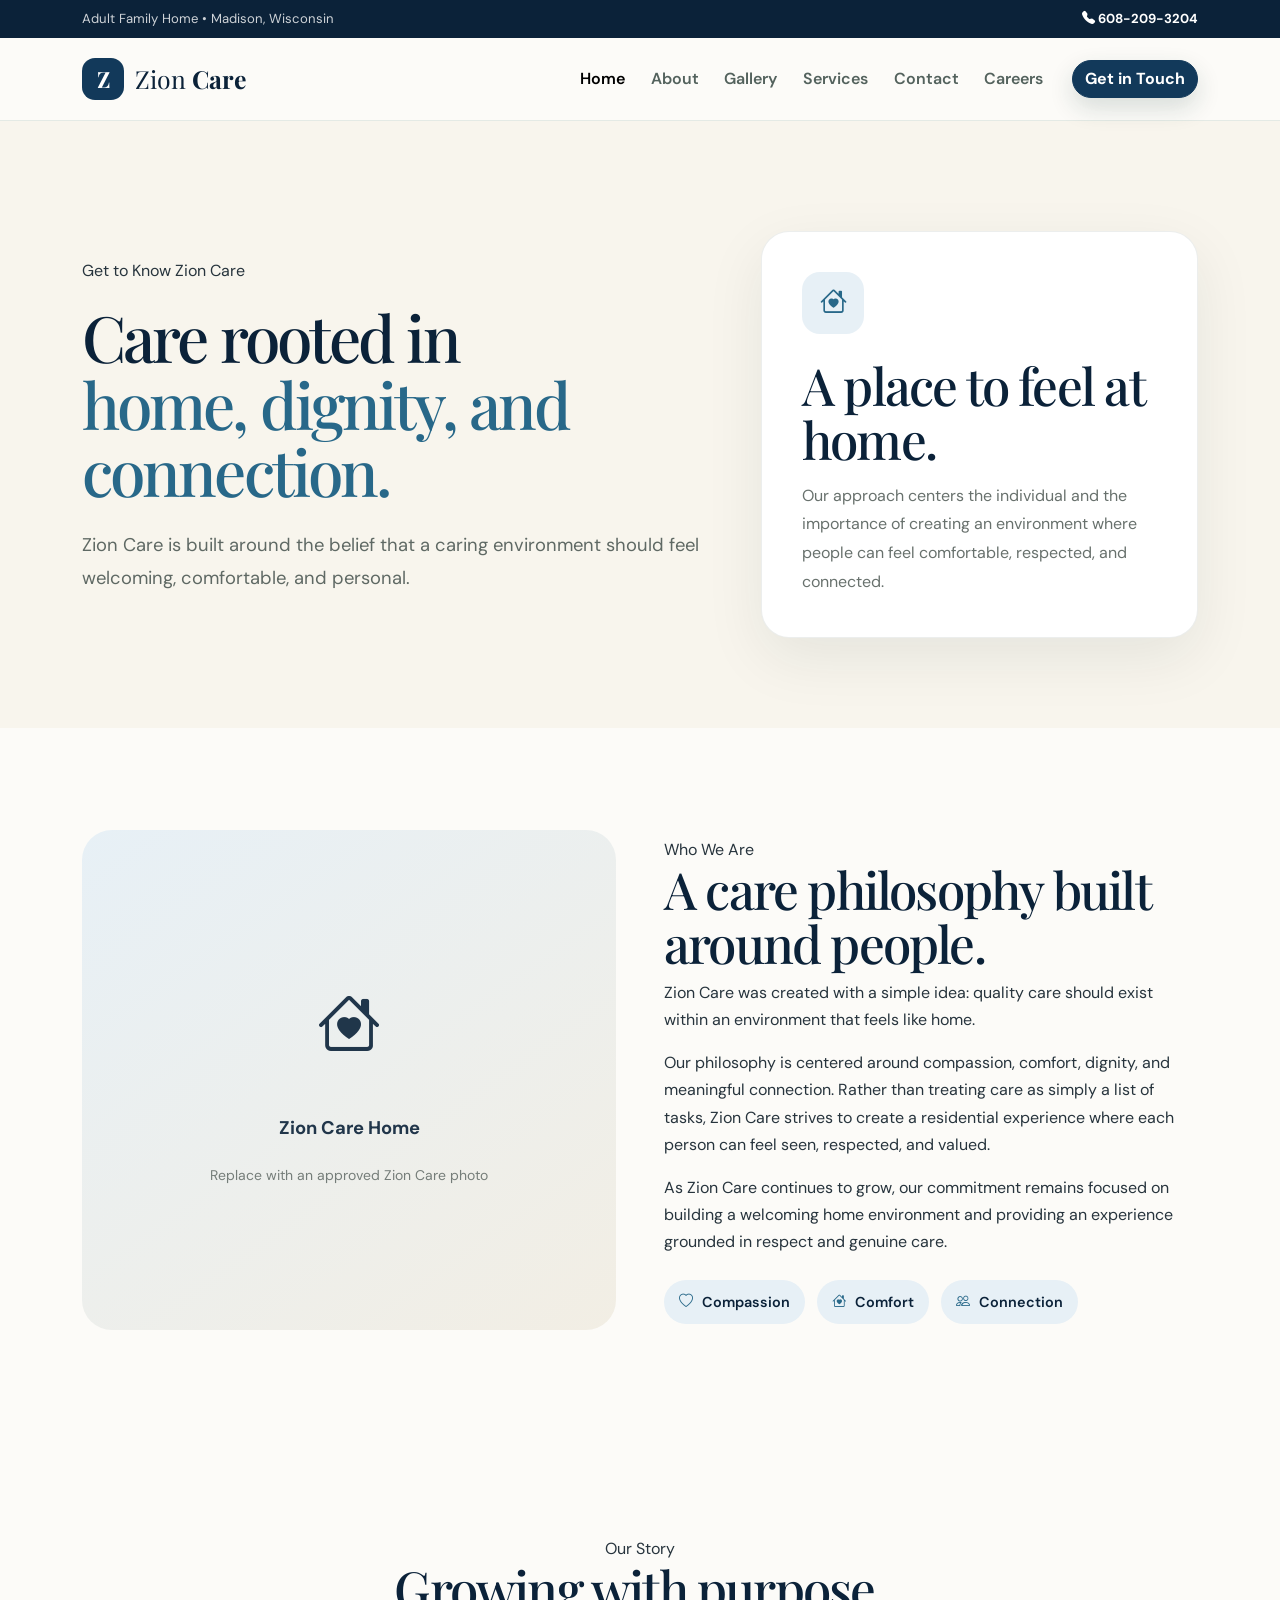
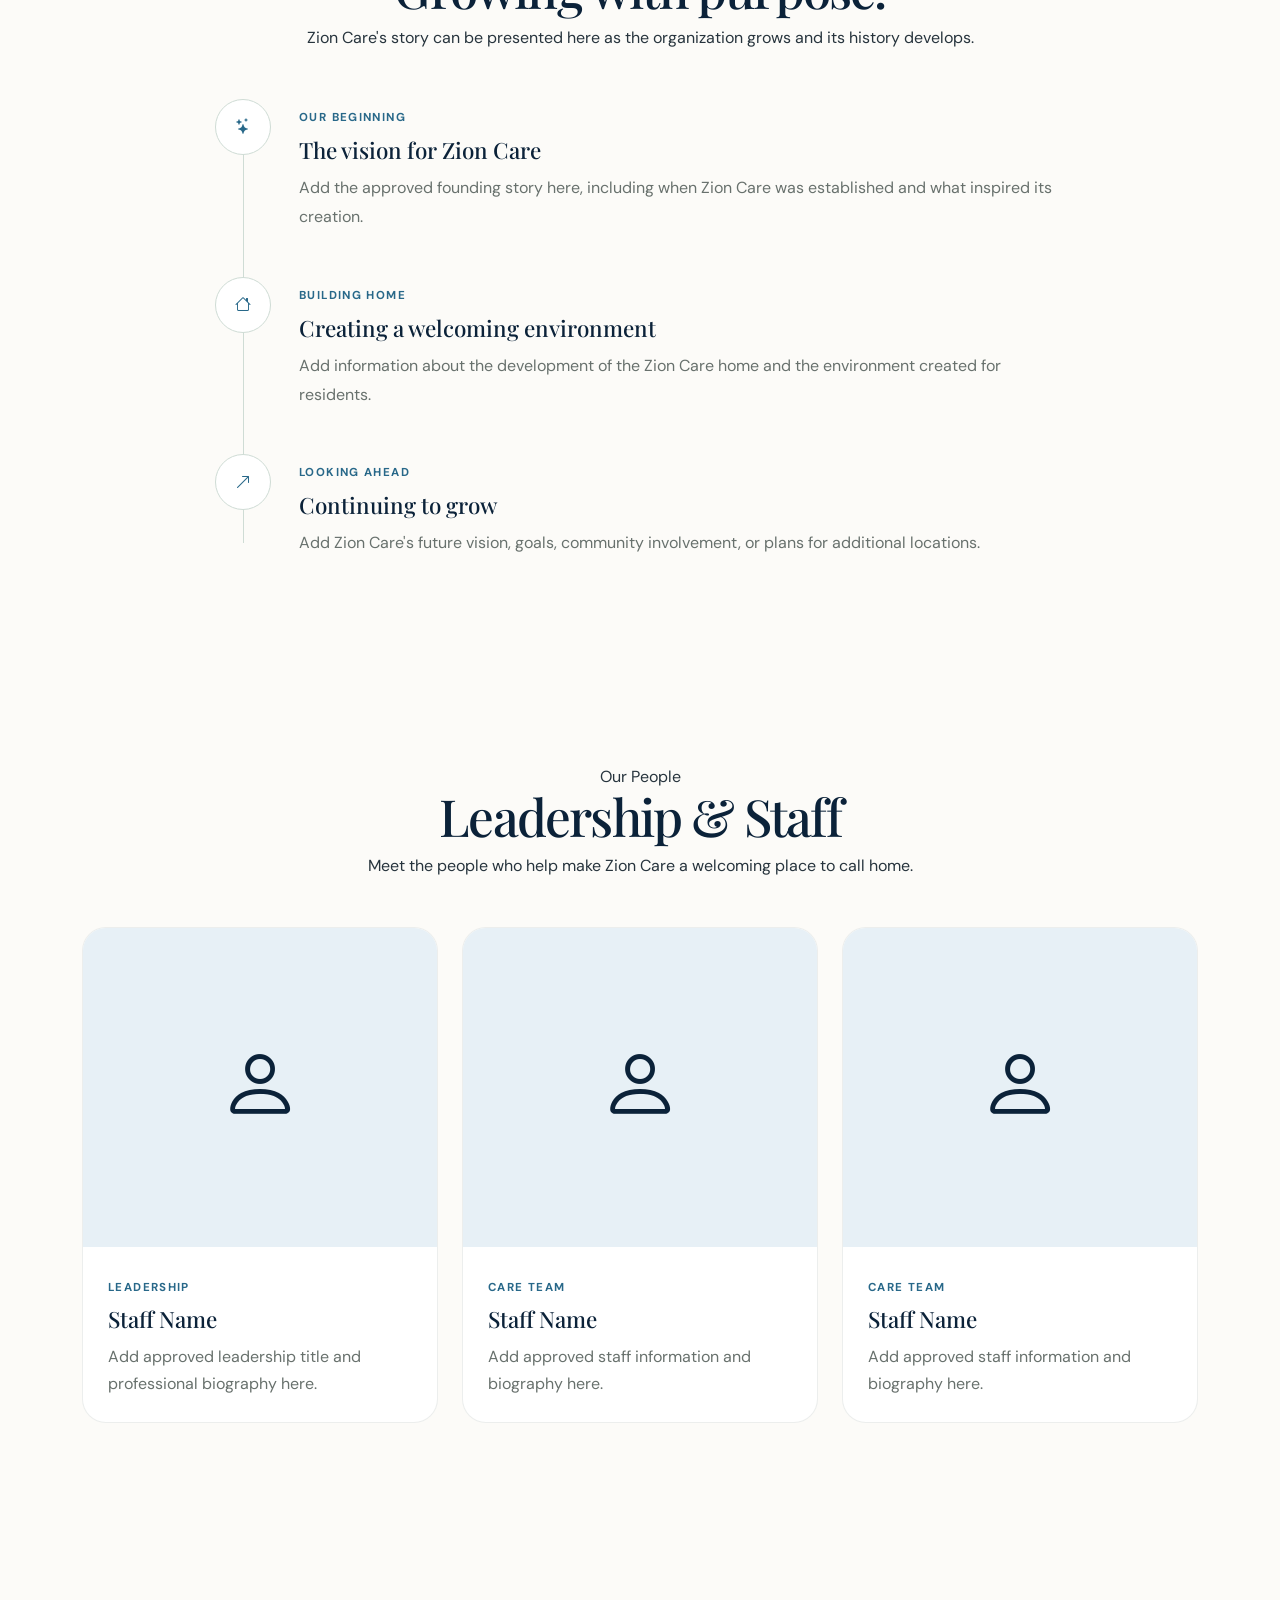
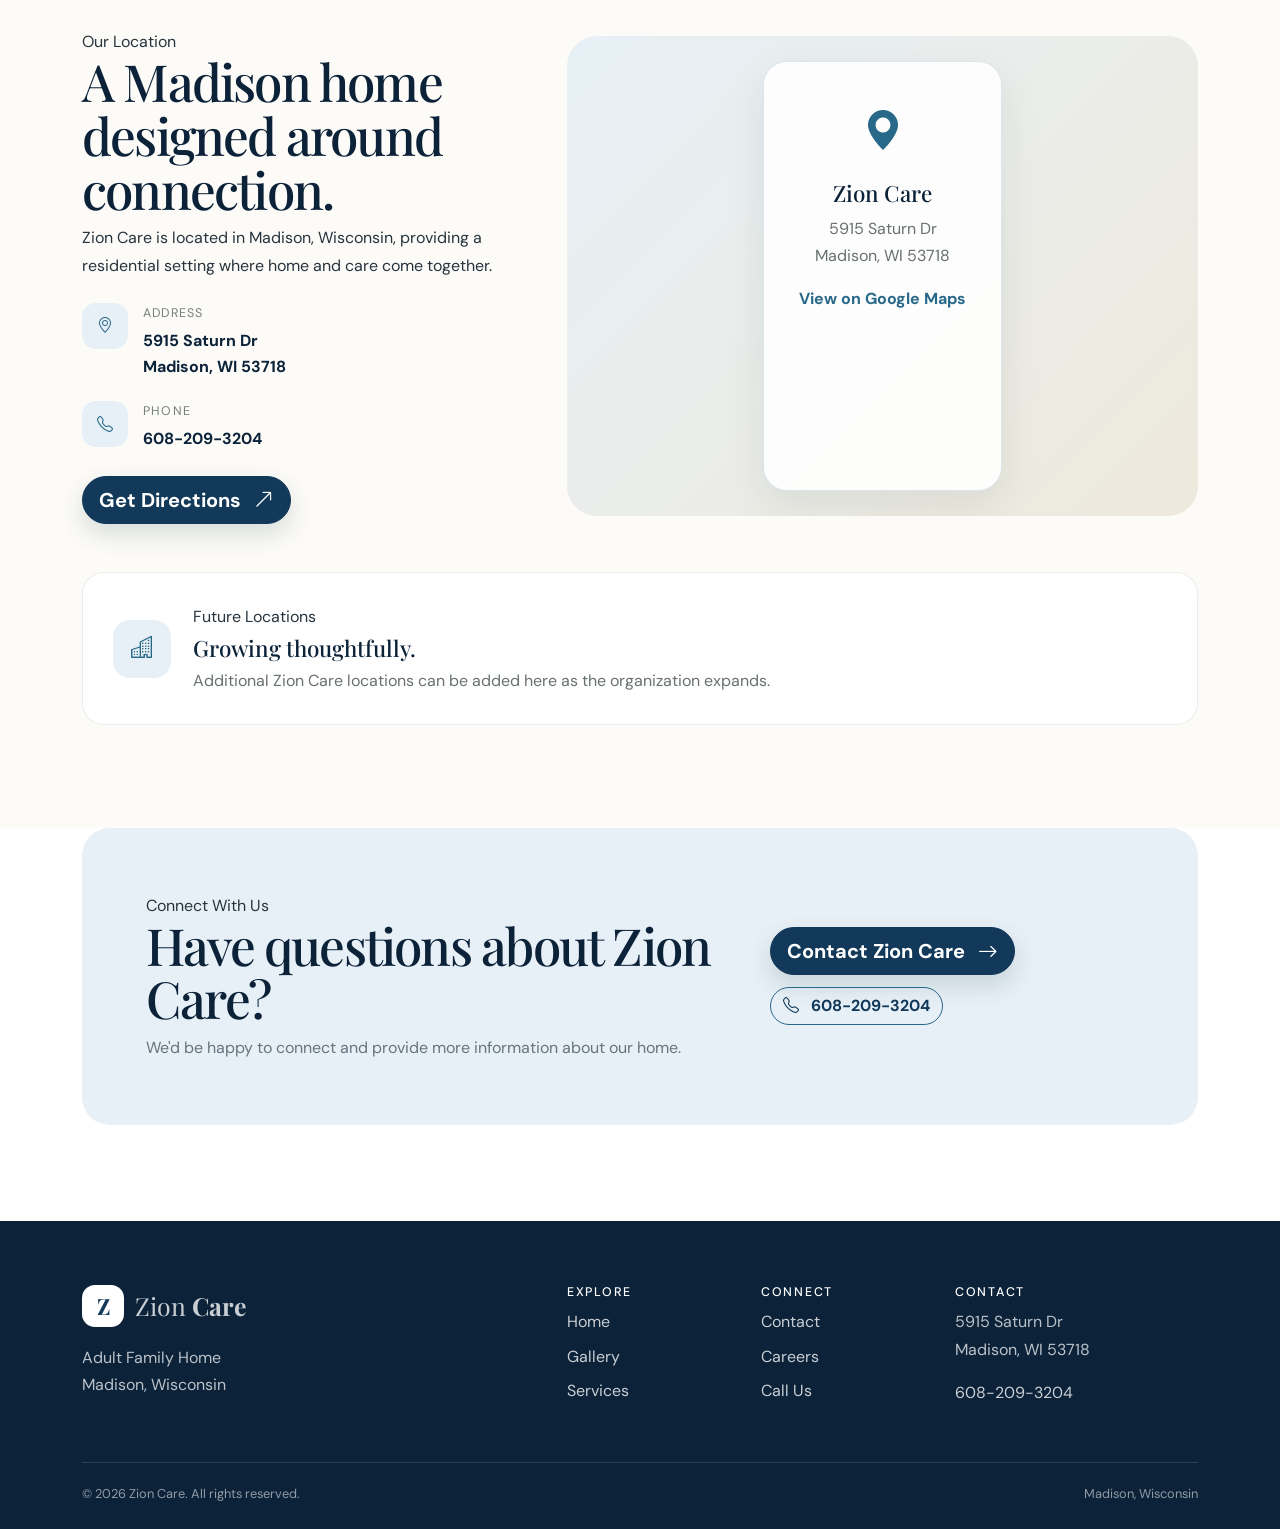
==== commit 4be7cd50: "Update Nav Updated nav links" ====
--- a/html/about.html
+++ b/html/about.html
@@ -102,23 +102,23 @@
               </li>
 
               <li class="nav-item">
-                <a class="nav-link" href="/html/gallery.html"> Gallery </a>
+                <a class="nav-link" href="gallery.html"> Gallery </a>
               </li>
 
               <li class="nav-item">
-                <a class="nav-link" href="/html/services.html"> Services </a>
+                <a class="nav-link" href="services.html"> Services </a>
               </li>
 
               <li class="nav-item">
-                <a class="nav-link" href="/html/contact.html"> Contact </a>
+                <a class="nav-link" href="contact.html"> Contact </a>
               </li>
 
               <li class="nav-item">
-                <a class="nav-link" href="/html/careers.html"> Careers </a>
+                <a class="nav-link" href="careers.html"> Careers </a>
               </li>
 
               <li class="nav-item ms-lg-3 mt-3 mt-lg-0">
-                <a class="btn btn-zion" href="html/contact.html">
+                <a class="btn btn-zion" href="contact.html">
                   Get in Touch
                 </a>
               </li>
--- a/assets/css/styles.css
+++ b/assets/css/styles.css
@@ -704,7 +704,7 @@
 
   overflow: hidden;
 
-  background: #e8eee9;
+  background: var(--zion-blue-100);
 
   border: 1px solid var(--zion-border);
 
--- a/assets/css/about.css
+++ b/assets/css/about.css
@@ -40,7 +40,7 @@
   width: 62px;
   height: 62px;
   border-radius: 18px;
-  background: #e4efe9;
+  background: #e7f0f6;
   color: var(--zion-blue-700);
   display: flex;
   align-items: center;
@@ -109,7 +109,7 @@
   align-items: center;
   gap: 9px;
   padding: 10px 15px;
-  background: #f3f6f2;
+  background: #e7f0f6;
   border-radius: 100px;
   color: var(--zion-blue-950);
   font-weight: 600;
@@ -210,7 +210,7 @@
 
 .staff-photo {
   aspect-ratio: 1 / 0.9;
-  background: #e5eee9;
+  background: #e7f0f6;
   overflow: hidden;
 }
 
@@ -220,7 +220,7 @@
   display: flex;
   align-items: center;
   justify-content: center;
-  color: #7b9389;
+  color: var(--zion-blue-950);
 }
 
 .staff-photo-placeholder i {
@@ -261,7 +261,7 @@
   width: 46px;
   height: 46px;
   border-radius: 14px;
-  background: #e4efe9;
+  background: #e7f0f6;
   color: var(--zion-blue-700);
   display: flex;
   align-items: center;
@@ -350,7 +350,7 @@
   width: 58px;
   height: 58px;
   border-radius: 17px;
-  background: #e4efe9;
+  background: #e7f0f6;
   color: var(--zion-blue-700);
   display: flex;
   align-items: center;
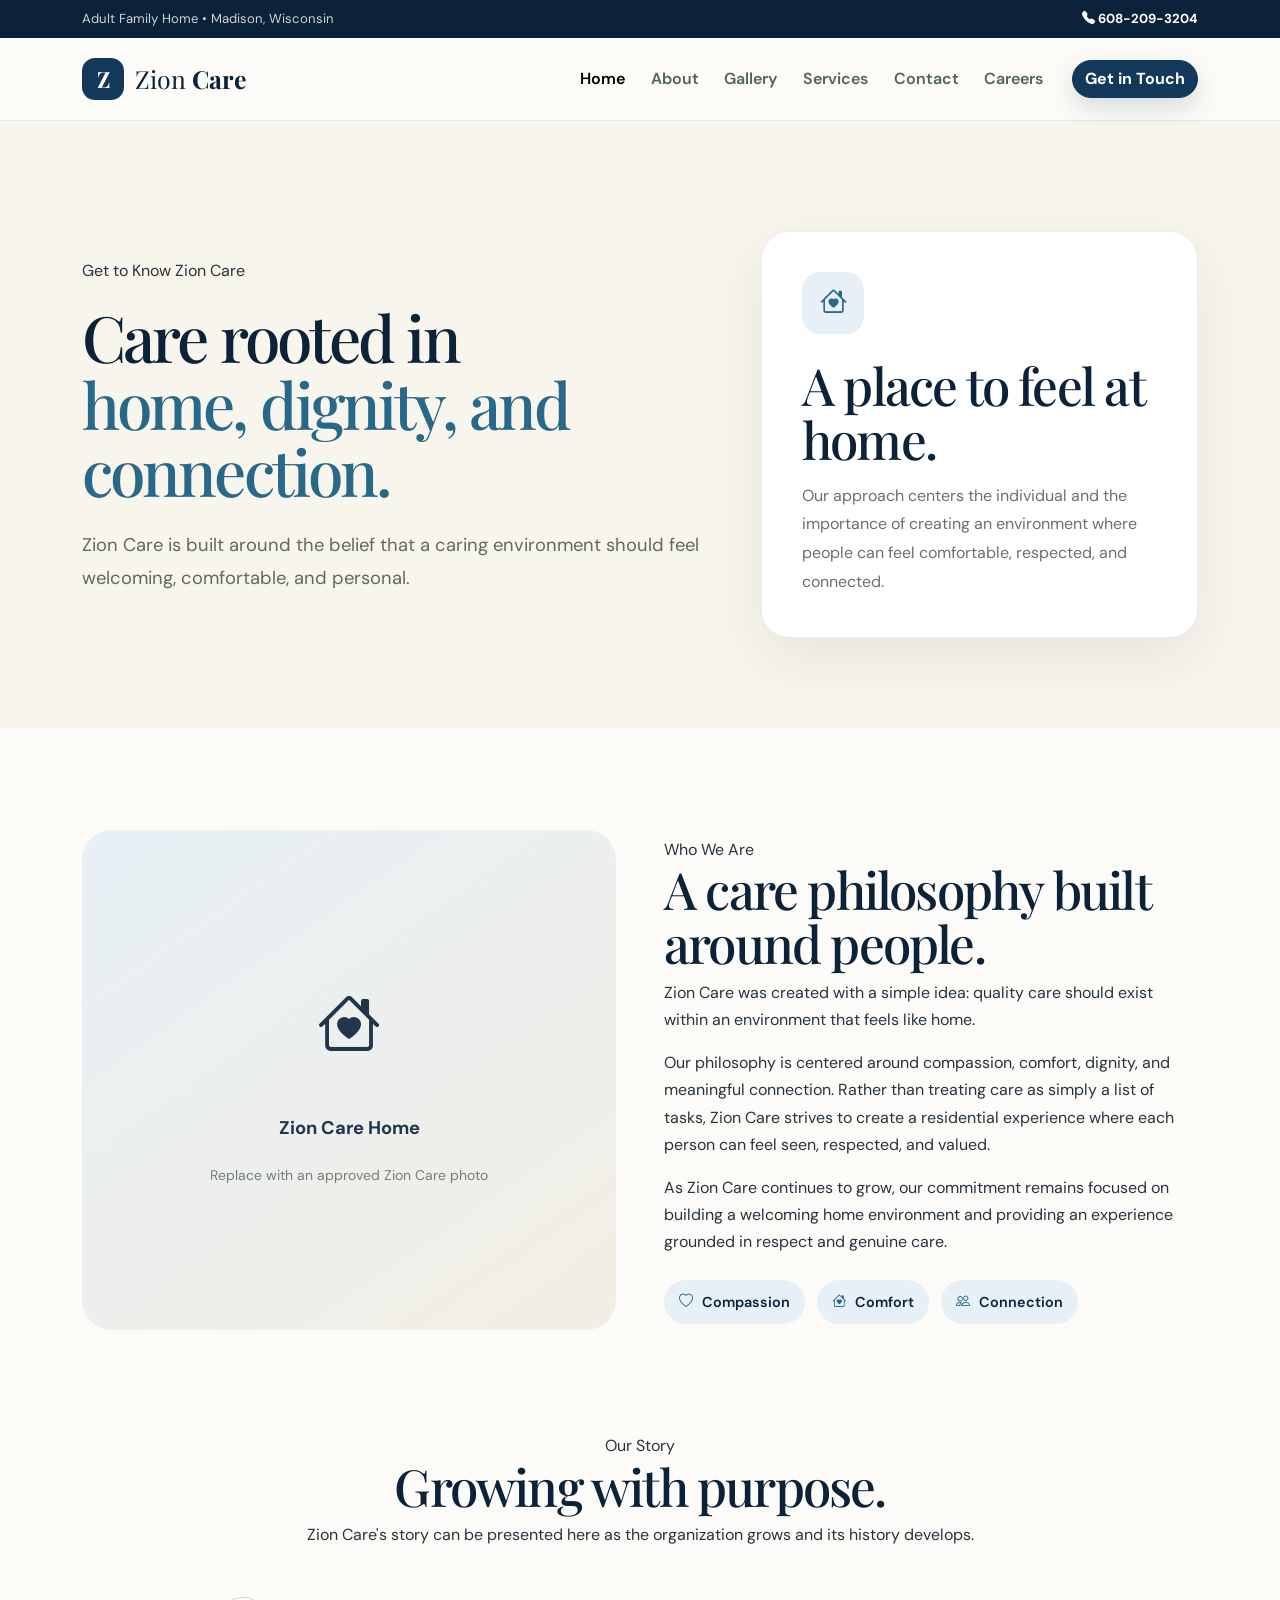
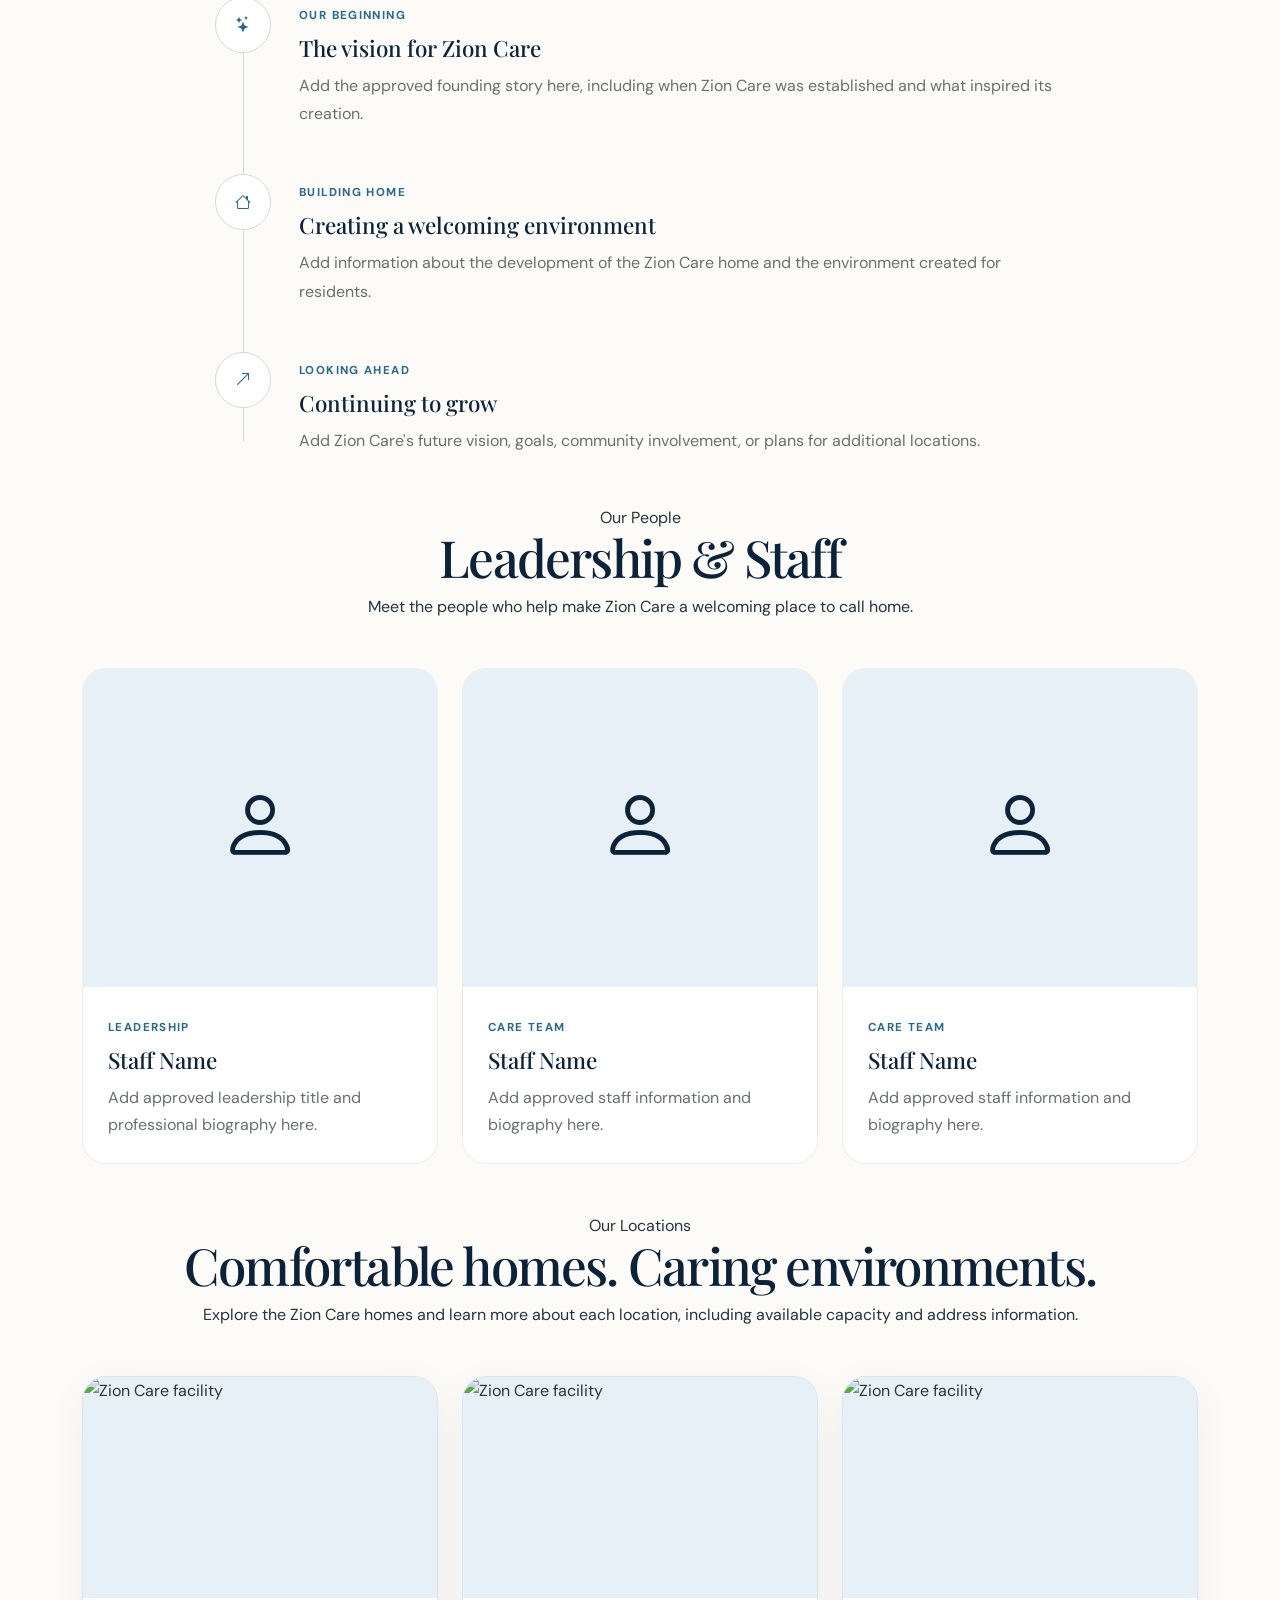
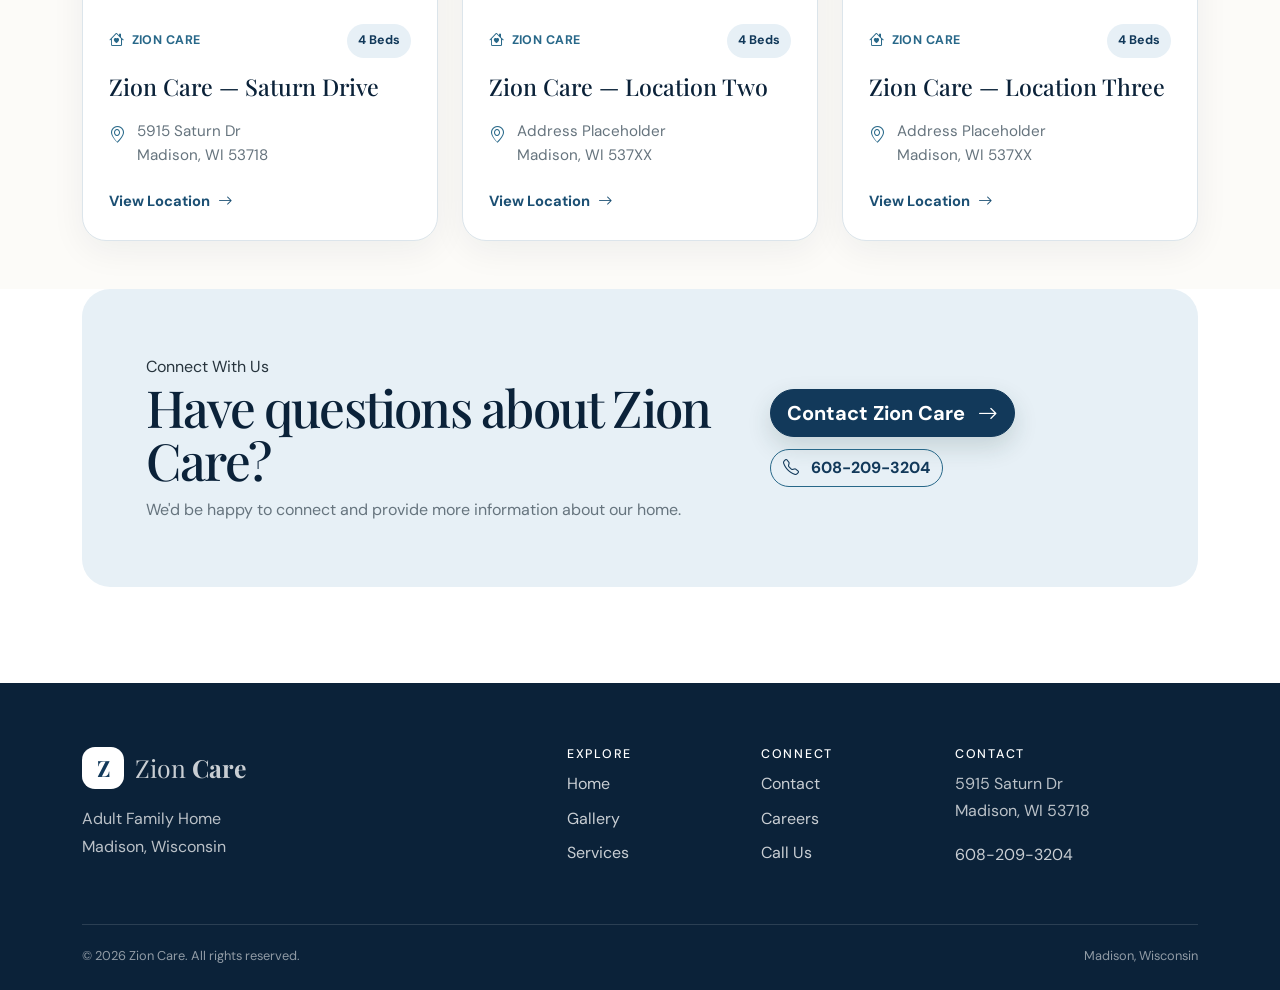
==== commit 0b2816f2: "Updated About css and images and locations" ====
--- a/html/about.html
+++ b/html/about.html
@@ -118,9 +118,7 @@
               </li>
 
               <li class="nav-item ms-lg-3 mt-3 mt-lg-0">
-                <a class="btn btn-zion" href="contact.html">
-                  Get in Touch
-                </a>
+                <a class="btn btn-zion" href="contact.html"> Get in Touch </a>
               </li>
             </ul>
           </div>
@@ -236,7 +234,7 @@
       <!-- =========================
              HISTORY TIMELINE
         ========================== -->
-      <section class="section-padding section-soft">
+      <section class="pb-5 section-soft">
         <div class="container">
           <div class="text-center mx-auto section-heading">
             <span class="section-eyebrow"> Our Story </span>
@@ -307,7 +305,7 @@
       <!-- =========================
              LEADERSHIP
         ========================== -->
-      <section class="section-padding">
+      <section class="pb-5">
         <div class="container">
           <div class="text-center mx-auto section-heading">
             <span class="section-eyebrow"> Our People </span>
@@ -385,111 +383,150 @@
       </section>
 
       <!-- =========================
-             LOCATIONS
-        ========================== -->
-      <section class="section-padding section-soft">
+                      LOCATIONS
+           ========================== -->
+      <section class="facilities-section pb-5">
         <div class="container">
-          <div class="row align-items-center g-5">
-            <div class="col-lg-5">
-              <span class="section-eyebrow"> Our Location </span>
-
-              <h2 class="section-title">
-                A Madison home designed around connection.
-              </h2>
-
-              <p class="section-text">
-                Zion Care is located in Madison, Wisconsin, providing a
-                residential setting where home and care come together.
-              </p>
-
-              <div class="location-details mt-4">
-                <div class="location-detail">
-                  <div class="location-icon">
+          <div class="section-heading text-center mx-auto">
+            <span class="section-eyebrow">Our Locations</span>
+            <h2 class="section-title">
+              Comfortable homes. Caring environments.
+            </h2>
+            <p class="section-description">
+              Explore the Zion Care homes and learn more about each location,
+              including available capacity and address information.
+            </p>
+          </div>
+
+          <div class="row g-4 mt-4">
+            <!-- Facility 01 -->
+            <div class="col-12 col-md-6 col-xl-4">
+              <article class="facility-card">
+                <div class="facility-image">
+                  <img
+                    src="https://ap.rdcpix.com/0cd4f744d7af43d2cf65e033f5c8f715l-m419688321rd-w1280_h960.webp"
+                    alt="Zion Care facility"
+                    class="facility-image-img"
+                    loading="lazy"
+                  />
+                </div>
+
+                <div class="facility-card-body">
+                  <div class="facility-card-top">
+                    <span class="facility-status">
+                      <i class="bi bi-house-heart"></i>
+                      Zion Care
+                    </span>
+
+                    <span class="facility-beds"> 4 Beds </span>
+                  </div>
+
+                  <h3 class="facility-name">Zion Care — Saturn Drive</h3>
+
+                  <div class="facility-address">
                     <i class="bi bi-geo-alt"></i>
-                  </div>
-
-                  <div>
-                    <span>Address</span>
-                    <strong>
+
+                    <address>
                       5915 Saturn Dr<br />
                       Madison, WI 53718
-                    </strong>
-                  </div>
-                </div>
-
-                <div class="location-detail">
-                  <div class="location-icon">
-                    <i class="bi bi-telephone"></i>
-                  </div>
-
-                  <div>
-                    <span>Phone</span>
-
-                    <strong>
-                      <a href="tel:6082093204"> 608-209-3204 </a>
-                    </strong>
-                  </div>
-                </div>
-              </div>
-
-              <a
-                href="https://www.google.com/maps/search/?api=1&query=5915%20Saturn%20Dr%2C%20Madison%2C%20WI%2053718"
-                target="_blank"
-                rel="noopener"
-                class="btn btn-zion btn-lg mt-4"
-              >
-                Get Directions
-                <i class="bi bi-arrow-up-right ms-2"></i>
-              </a>
-            </div>
-
-            <div class="col-lg-7">
-              <div class="location-map">
-                <div class="map-placeholder">
-                  <i class="bi bi-geo-alt-fill"></i>
-
-                  <h3>Zion Care</h3>
-
-                  <p>
-                    5915 Saturn Dr<br />
-                    Madison, WI 53718
-                  </p>
-
-                  <a
-                    href="https://www.google.com/maps/search/?api=1&query=5915%20Saturn%20Dr%2C%20Madison%2C%20WI%2053718"
-                    target="_blank"
-                    rel="noopener"
-                  >
-                    View on Google Maps
+                    </address>
+                  </div>
+
+                  <a href="#" class="facility-link">
+                    View Location
+                    <i class="bi bi-arrow-right"></i>
                   </a>
                 </div>
-              </div>
-            </div>
-          </div>
-
-          <!-- Future Locations -->
-          <div class="future-locations mt-5">
-            <div class="future-location-icon">
-              <i class="bi bi-buildings"></i>
-            </div>
-
-            <div>
-              <span class="section-eyebrow"> Future Locations </span>
-
-              <h3>Growing thoughtfully.</h3>
-
-              <p>
-                Additional Zion Care locations can be added here as the
-                organization expands.
-              </p>
+              </article>
+            </div>
+
+            <!-- Facility 02 -->
+            <div class="col-12 col-md-6 col-xl-4">
+              <article class="facility-card">
+                <div class="facility-image">
+                  <img
+                    src="https://ap.rdcpix.com/0cd4f744d7af43d2cf65e033f5c8f715l-m419688321rd-w1280_h960.webp"
+                    alt="Zion Care facility"
+                    class="facility-image-img"
+                    loading="lazy"
+                  />
+                </div>
+
+                <div class="facility-card-body">
+                  <div class="facility-card-top">
+                    <span class="facility-status">
+                      <i class="bi bi-house-heart"></i>
+                      Zion Care
+                    </span>
+
+                    <span class="facility-beds"> 4 Beds </span>
+                  </div>
+
+                  <h3 class="facility-name">Zion Care — Location Two</h3>
+
+                  <div class="facility-address">
+                    <i class="bi bi-geo-alt"></i>
+
+                    <address>
+                      Address Placeholder<br />
+                      Madison, WI 537XX
+                    </address>
+                  </div>
+
+                  <a href="#" class="facility-link">
+                    View Location
+                    <i class="bi bi-arrow-right"></i>
+                  </a>
+                </div>
+              </article>
+            </div>
+
+            <!-- Facility 03 -->
+            <div class="col-12 col-md-6 col-xl-4">
+              <article class="facility-card">
+                <div class="facility-image">
+                  <img
+                    src="https://ap.rdcpix.com/0cd4f744d7af43d2cf65e033f5c8f715l-m419688321rd-w1280_h960.webp"
+                    alt="Zion Care facility"
+                    class="facility-image-img"
+                    loading="lazy"
+                  />
+                </div>
+
+                <div class="facility-card-body">
+                  <div class="facility-card-top">
+                    <span class="facility-status">
+                      <i class="bi bi-house-heart"></i>
+                      Zion Care
+                    </span>
+
+                    <span class="facility-beds"> 4 Beds </span>
+                  </div>
+
+                  <h3 class="facility-name">Zion Care — Location Three</h3>
+
+                  <div class="facility-address">
+                    <i class="bi bi-geo-alt"></i>
+
+                    <address>
+                      Address Placeholder<br />
+                      Madison, WI 537XX
+                    </address>
+                  </div>
+
+                  <a href="#" class="facility-link">
+                    View Location
+                    <i class="bi bi-arrow-right"></i>
+                  </a>
+                </div>
+              </article>
             </div>
           </div>
         </div>
       </section>
-
       <!-- =========================================================
-     CALL TO ACTION
-========================================================= -->
+                             CALL TO ACTION
+           ========================================================= -->
       <section class="cta-section">
         <div class="container">
           <div class="cta-card">
--- a/assets/css/about.css
+++ b/assets/css/about.css
@@ -423,3 +423,172 @@
     padding: 24px;
   }
 }
+
+/* =========================================
+   FACILITIES
+========================================= */
+
+.facilities-section {
+  background: var(--zion-cream);
+}
+
+.facility-card {
+  height: 100%;
+  overflow: hidden;
+  background: #fff;
+  border: 1px solid var(--zion-border);
+  border-radius: 24px;
+  box-shadow: 0 10px 35px rgba(11, 34, 57, 0.06);
+  transition:
+    transform 0.3s ease,
+    box-shadow 0.3s ease;
+}
+
+.facility-card:hover {
+  transform: translateY(-6px);
+  box-shadow: 0 18px 45px rgba(11, 34, 57, 0.11);
+}
+
+/* Image */
+
+.facility-image {
+  position: relative;
+  aspect-ratio: 16 / 10;
+  overflow: hidden;
+  background: var(--zion-blue-100);
+}
+
+.facility-image-img {
+  width: 100%;
+  height: 100%;
+  display: block;
+  object-fit: cover;
+  transition: transform 0.5s ease;
+}
+
+.facility-card:hover .facility-image-img {
+  transform: scale(1.04);
+}
+
+/* Card Body */
+
+.facility-card-body {
+  padding: 26px;
+}
+
+/* Top Row */
+
+.facility-card-top {
+  display: flex;
+  align-items: center;
+  justify-content: space-between;
+  gap: 12px;
+  margin-bottom: 14px;
+}
+
+.facility-status {
+  display: inline-flex;
+  align-items: center;
+  gap: 7px;
+
+  color: var(--zion-blue-700);
+  font-size: 0.78rem;
+  font-weight: 700;
+  letter-spacing: 0.04em;
+  text-transform: uppercase;
+}
+
+.facility-status i {
+  font-size: 0.95rem;
+}
+
+.facility-beds {
+  padding: 6px 11px;
+  border-radius: 50px;
+
+  background: var(--zion-blue-100);
+  color: var(--zion-blue-900);
+
+  font-size: 0.78rem;
+  font-weight: 700;
+  white-space: nowrap;
+}
+
+/* Facility Name */
+
+.facility-name {
+  margin-bottom: 18px;
+
+  color: var(--zion-blue-950);
+  font-family: "Playfair Display", serif;
+  font-size: 1.45rem;
+  line-height: 1.25;
+}
+
+/* Address */
+
+.facility-address {
+  display: flex;
+  align-items: flex-start;
+  gap: 11px;
+
+  color: var(--zion-muted);
+  font-size: 0.95rem;
+  line-height: 1.6;
+}
+
+.facility-address i {
+  flex-shrink: 0;
+  margin-top: 3px;
+
+  color: var(--zion-blue-700);
+  font-size: 1.05rem;
+}
+
+.facility-address address {
+  margin: 0;
+}
+
+/* Link */
+
+.facility-link {
+  display: inline-flex;
+  align-items: center;
+  gap: 8px;
+
+  margin-top: 22px;
+
+  color: var(--zion-blue-800);
+  font-size: 0.92rem;
+  font-weight: 700;
+  text-decoration: none;
+
+  transition:
+    color 0.2s ease,
+    gap 0.2s ease;
+}
+
+.facility-link:hover {
+  color: var(--zion-blue-950);
+  gap: 12px;
+}
+
+.facility-link i {
+  font-size: 0.9rem;
+}
+
+/* Mobile */
+
+@media (max-width: 575.98px) {
+  .facility-card-body {
+    padding: 22px;
+  }
+
+  .facility-name {
+    font-size: 1.3rem;
+  }
+
+  .facility-card-top {
+    align-items: flex-start;
+  }
+}
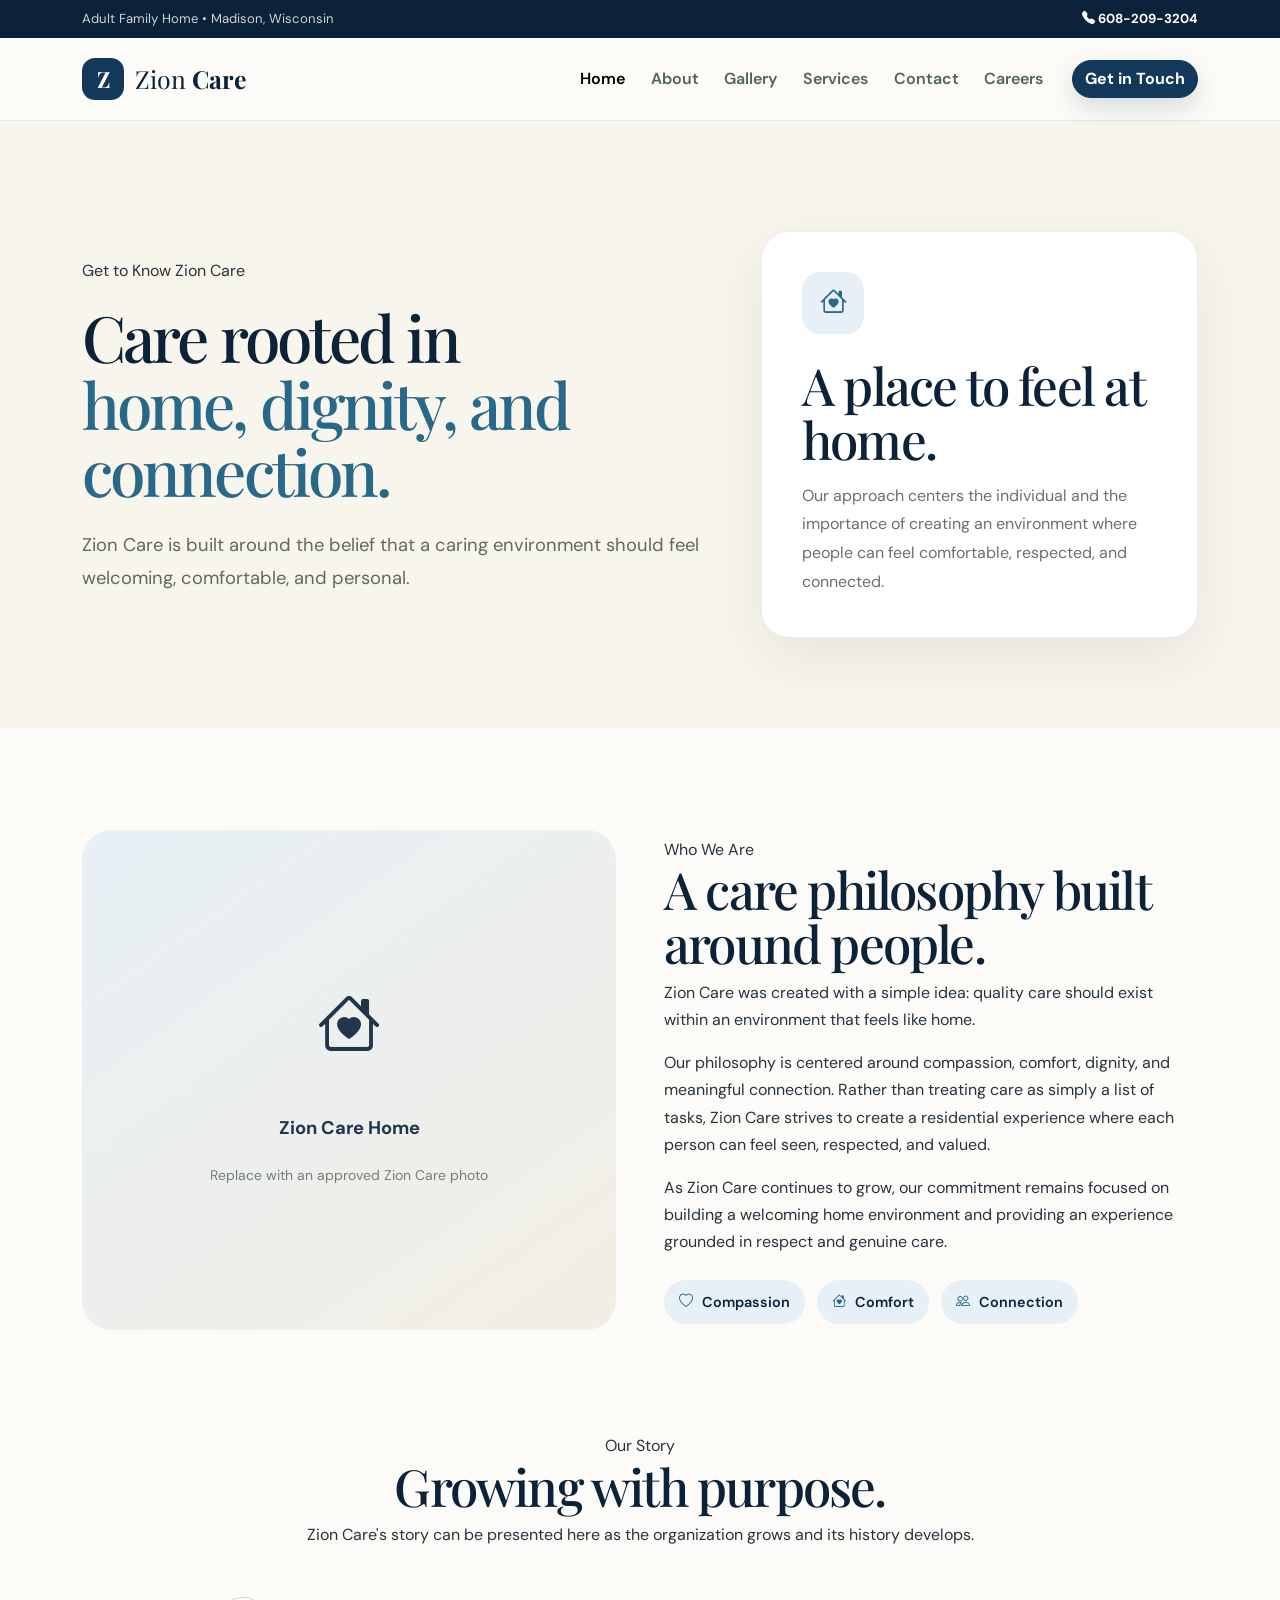
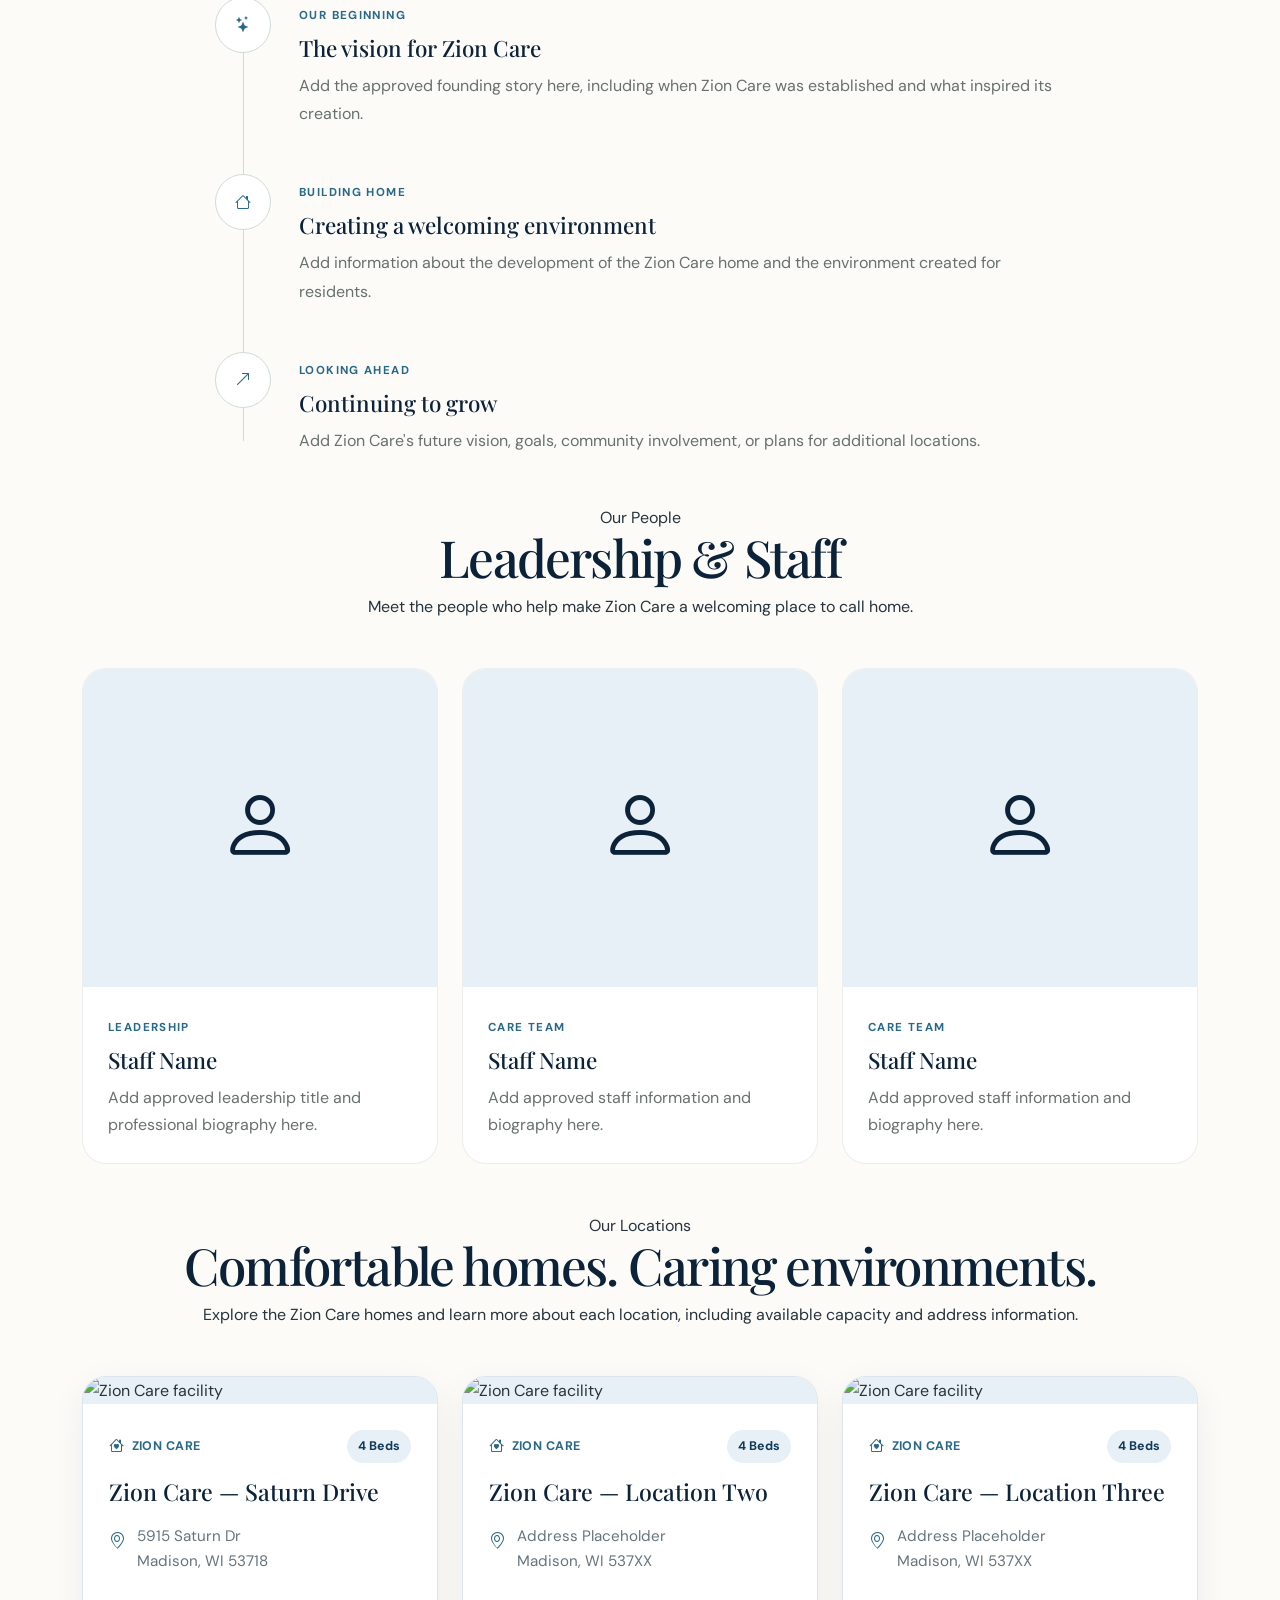
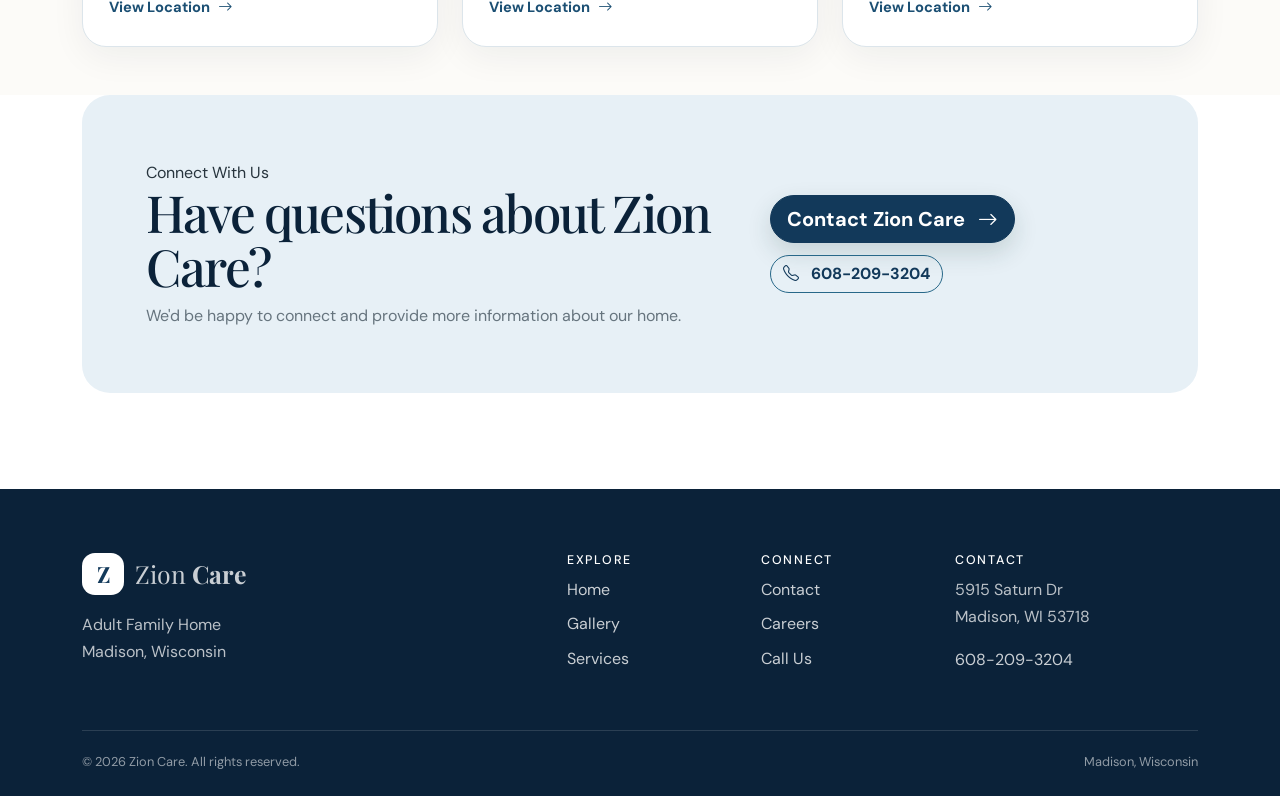
==== commit 08d11c34: "Updates Added  services.html and fixed navigation" ====
--- a/html/about.html
+++ b/html/about.html
@@ -564,7 +564,7 @@
       <div class="container">
         <div class="row g-5">
           <div class="col-lg-5">
-            <a href="index.html" class="footer-brand">
+            <a href="../index.html" class="footer-brand">
               <span class="brand-mark brand-mark-light"> Z </span>
 
               <span> Zion <strong>Care</strong> </span>
@@ -585,11 +585,11 @@
               </li>
 
               <li>
-                <a href="/html/gallery.html"> Gallery </a>
+                <a href="gallery.html"> Gallery </a>
               </li>
 
               <li>
-                <a href="/html/services.html"> Services </a>
+                <a href="services.html"> Services </a>
               </li>
             </ul>
           </div>
@@ -599,11 +599,11 @@
 
             <ul class="footer-links">
               <li>
-                <a href="/html/contact.html"> Contact </a>
+                <a href="contact.html"> Contact </a>
               </li>
 
               <li>
-                <a href="/html/careers.html"> Careers </a>
+                <a href="careers.html"> Careers </a>
               </li>
 
               <li>
--- a/assets/css/about.css
+++ b/assets/css/about.css
@@ -453,8 +453,8 @@
 
 .facility-image {
   position: relative;
-  aspect-ratio: 16 / 10;
-  overflow: hidden;
+  /* aspect-ratio: 16 / 10;
+  overflow: hidden; */
   background: var(--zion-blue-100);
 }
 
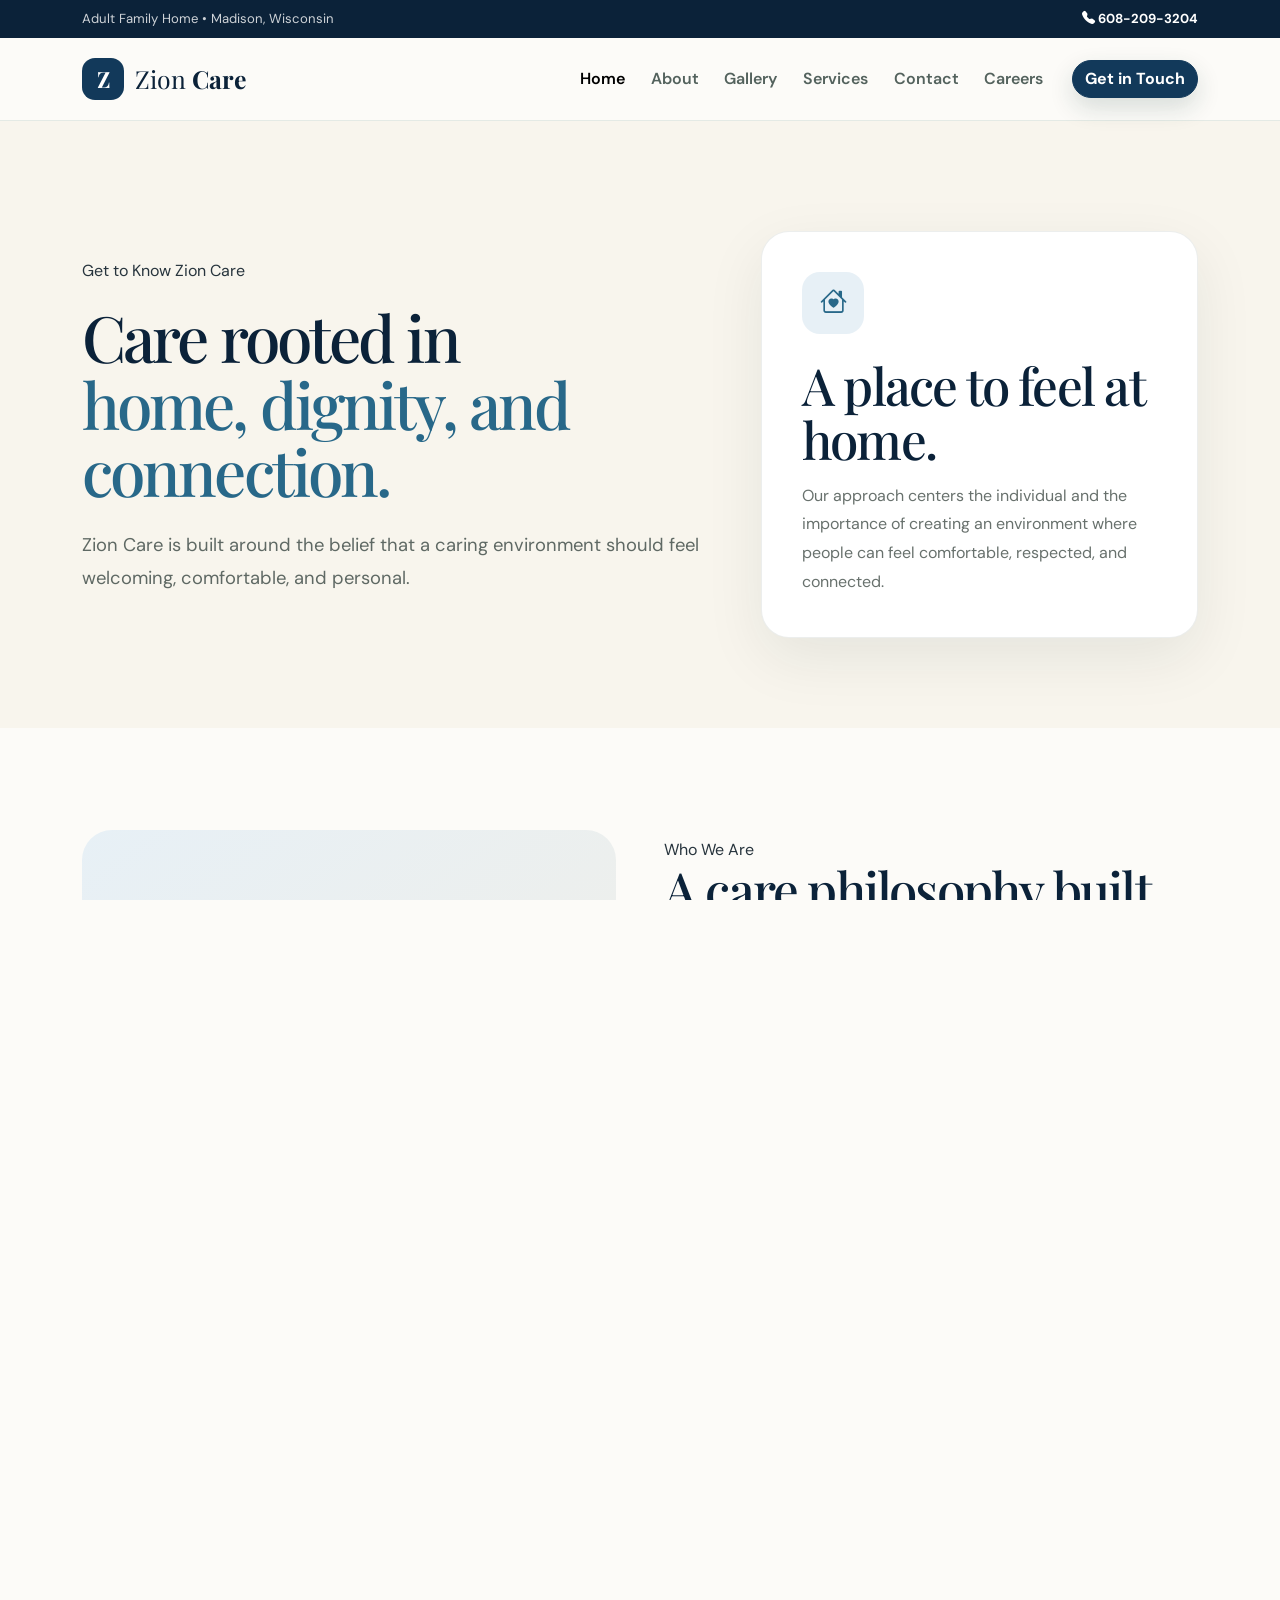
==== commit 1569b243: "Updating spacing Fixing spacing for mobile." ====
--- a/html/about.html
+++ b/html/about.html
@@ -2,7 +2,7 @@
 <html lang="en">
   <head>
     <meta charset="UTF-8" />
-    <meta name="viewport" content="width=device-width, initial-scale=1.0" />
+    <meta name="viewport" content="width=device-width, initial-scale=1.0, maximum-scale=1.0, user-scalable=no" />
 
     <title>About Zion Care | Madison, Wisconsin</title>
     <meta
--- a/assets/css/styles.css
+++ b/assets/css/styles.css
@@ -32,12 +32,20 @@
    GLOBAL
 ========================================================= */
 
+html, body {
+  width: 100%;
+  height: 100%;
+  margin: 0;
+  padding: 0;
+  overflow: hidden;
+}
+
 html {
   scroll-behavior: smooth;
+  overscroll-behavior: none;
 }
 
 body {
-  margin: 0;
 
   background: var(--zion-cream);
 
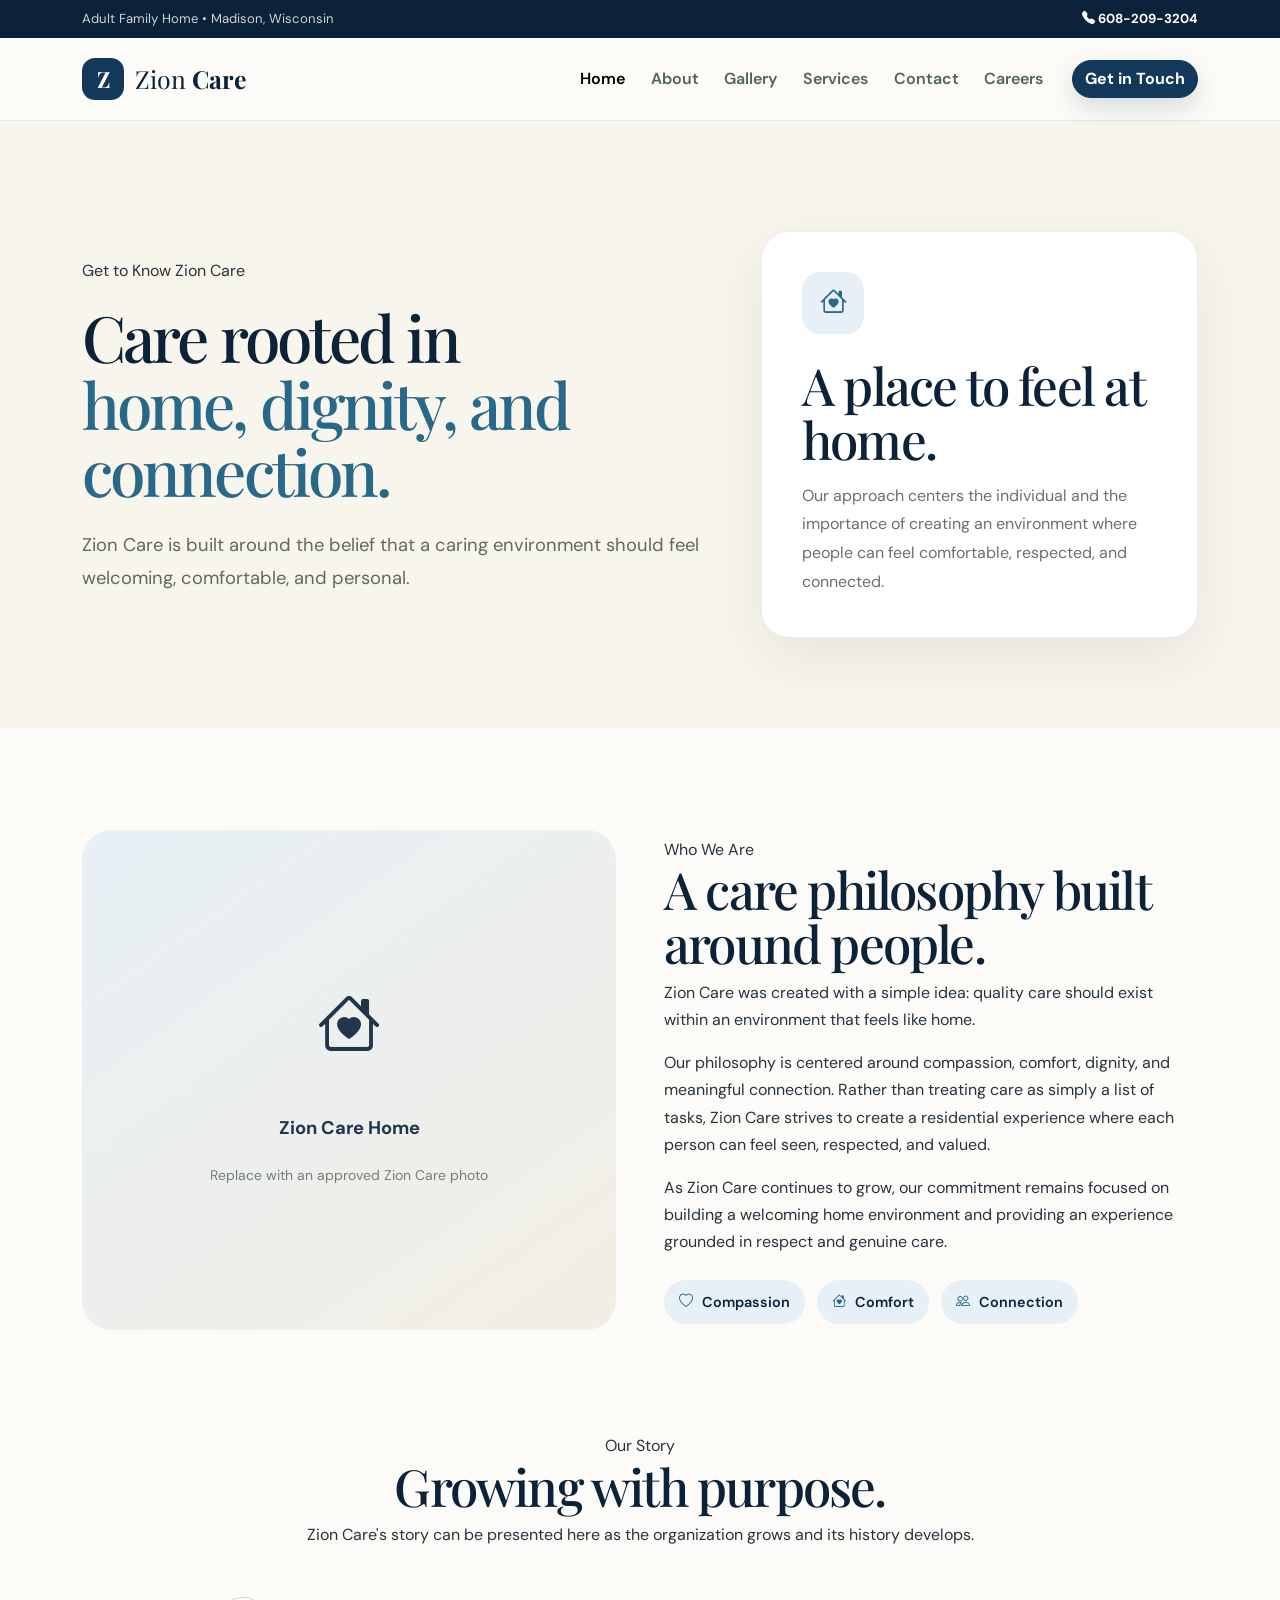
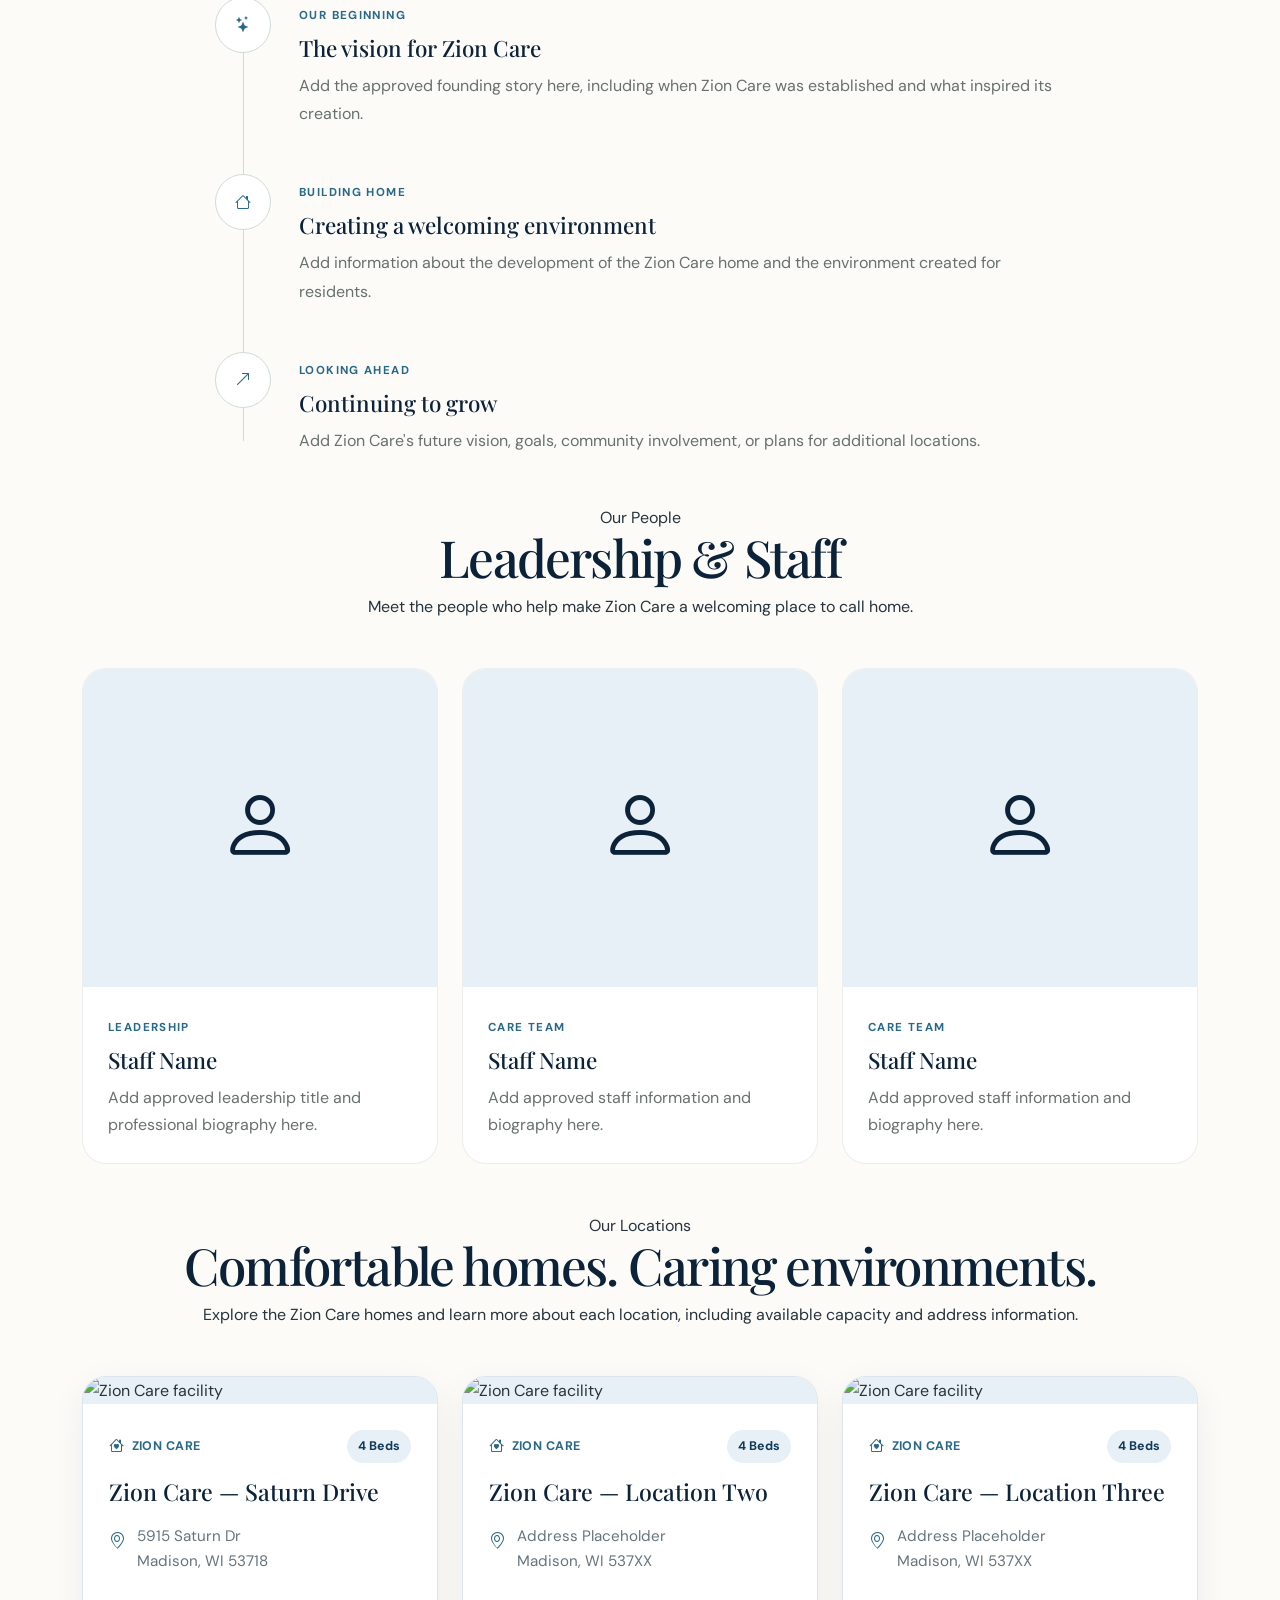
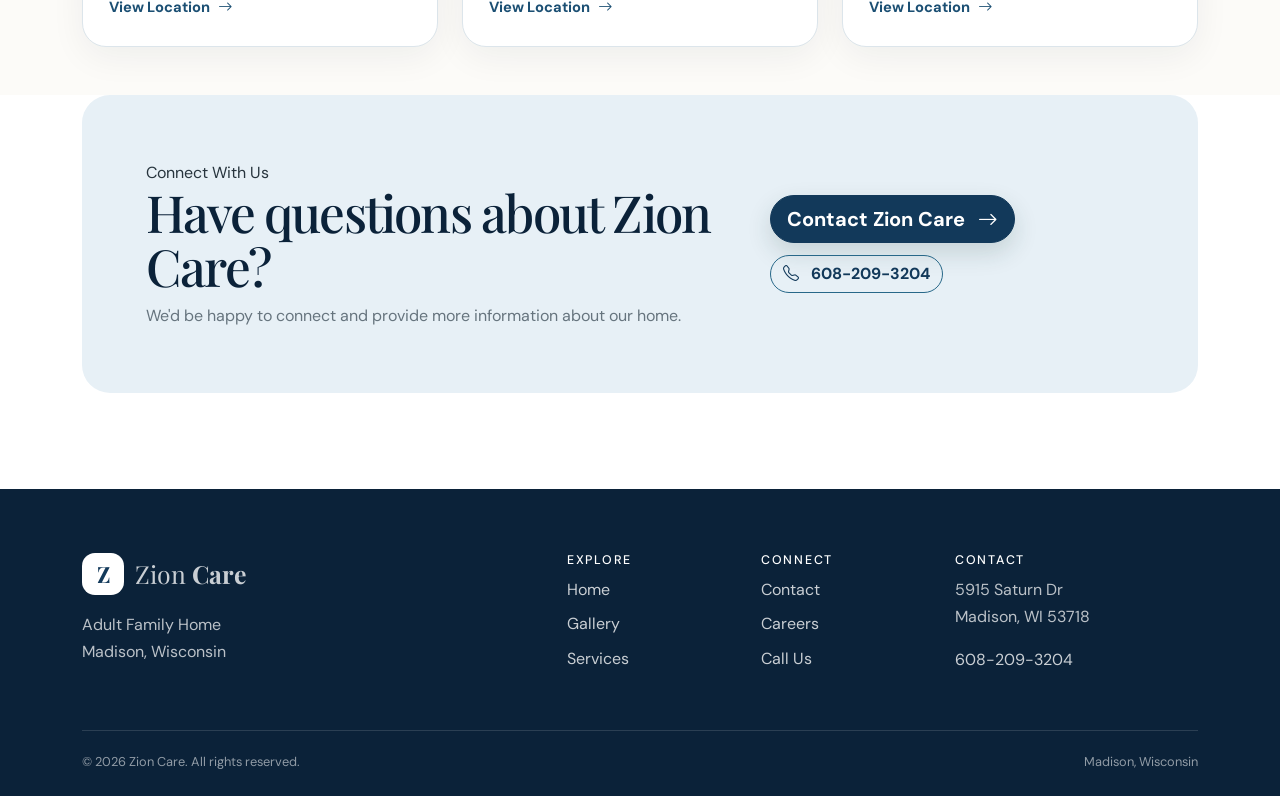
==== commit 640c5909: "Update Removed skip-links" ====
--- a/html/about.html
+++ b/html/about.html
@@ -2,7 +2,10 @@
 <html lang="en">
   <head>
     <meta charset="UTF-8" />
-    <meta name="viewport" content="width=device-width, initial-scale=1.0, maximum-scale=1.0, user-scalable=no" />
+    <meta
+      name="viewport"
+      content="width=device-width, initial-scale=1.0, maximum-scale=1.0, user-scalable=no"
+    />
 
     <title>About Zion Care | Madison, Wisconsin</title>
     <meta
@@ -37,8 +40,6 @@
   </head>
 
   <body>
-    <a href="#main-content" class="skip-link"> Skip to main content </a>
-
     <!-- =========================================================
      TOP BAR
          ========================================================= -->
--- a/assets/css/styles.css
+++ b/assets/css/styles.css
@@ -32,12 +32,15 @@
    GLOBAL
 ========================================================= */
 
-html, body {
-  width: 100%;
-  height: 100%;
+/* html, body {
+  width: 100dvw;
+  height: 100dvh;
   margin: 0;
   padding: 0;
-  overflow: hidden;
+} */
+
+* {
+  box-sizing: border-box;
 }
 
 html {
@@ -46,11 +49,10 @@
 }
 
 body {
-
+  margin: 0;
+  padding: 0;
   background: var(--zion-cream);
-
   color: var(--zion-text);
-
   font-family:
     "DM Sans",
     system-ui,
@@ -108,31 +110,6 @@
 }
 
 /* =========================================================
-   ACCESSIBILITY
-========================================================= */
-
-.skip-link {
-  position: fixed;
-
-  top: -100px;
-  left: 1rem;
-
-  z-index: 2000;
-
-  padding: 0.75rem 1rem;
-
-  background: #ffffff;
-
-  color: var(--zion-blue-950);
-
-  border-radius: 0.5rem;
-}
-
-.skip-link:focus {
-  top: 1rem;
-}
-
-/* =========================================================
    TOP BAR
 ========================================================= */
 
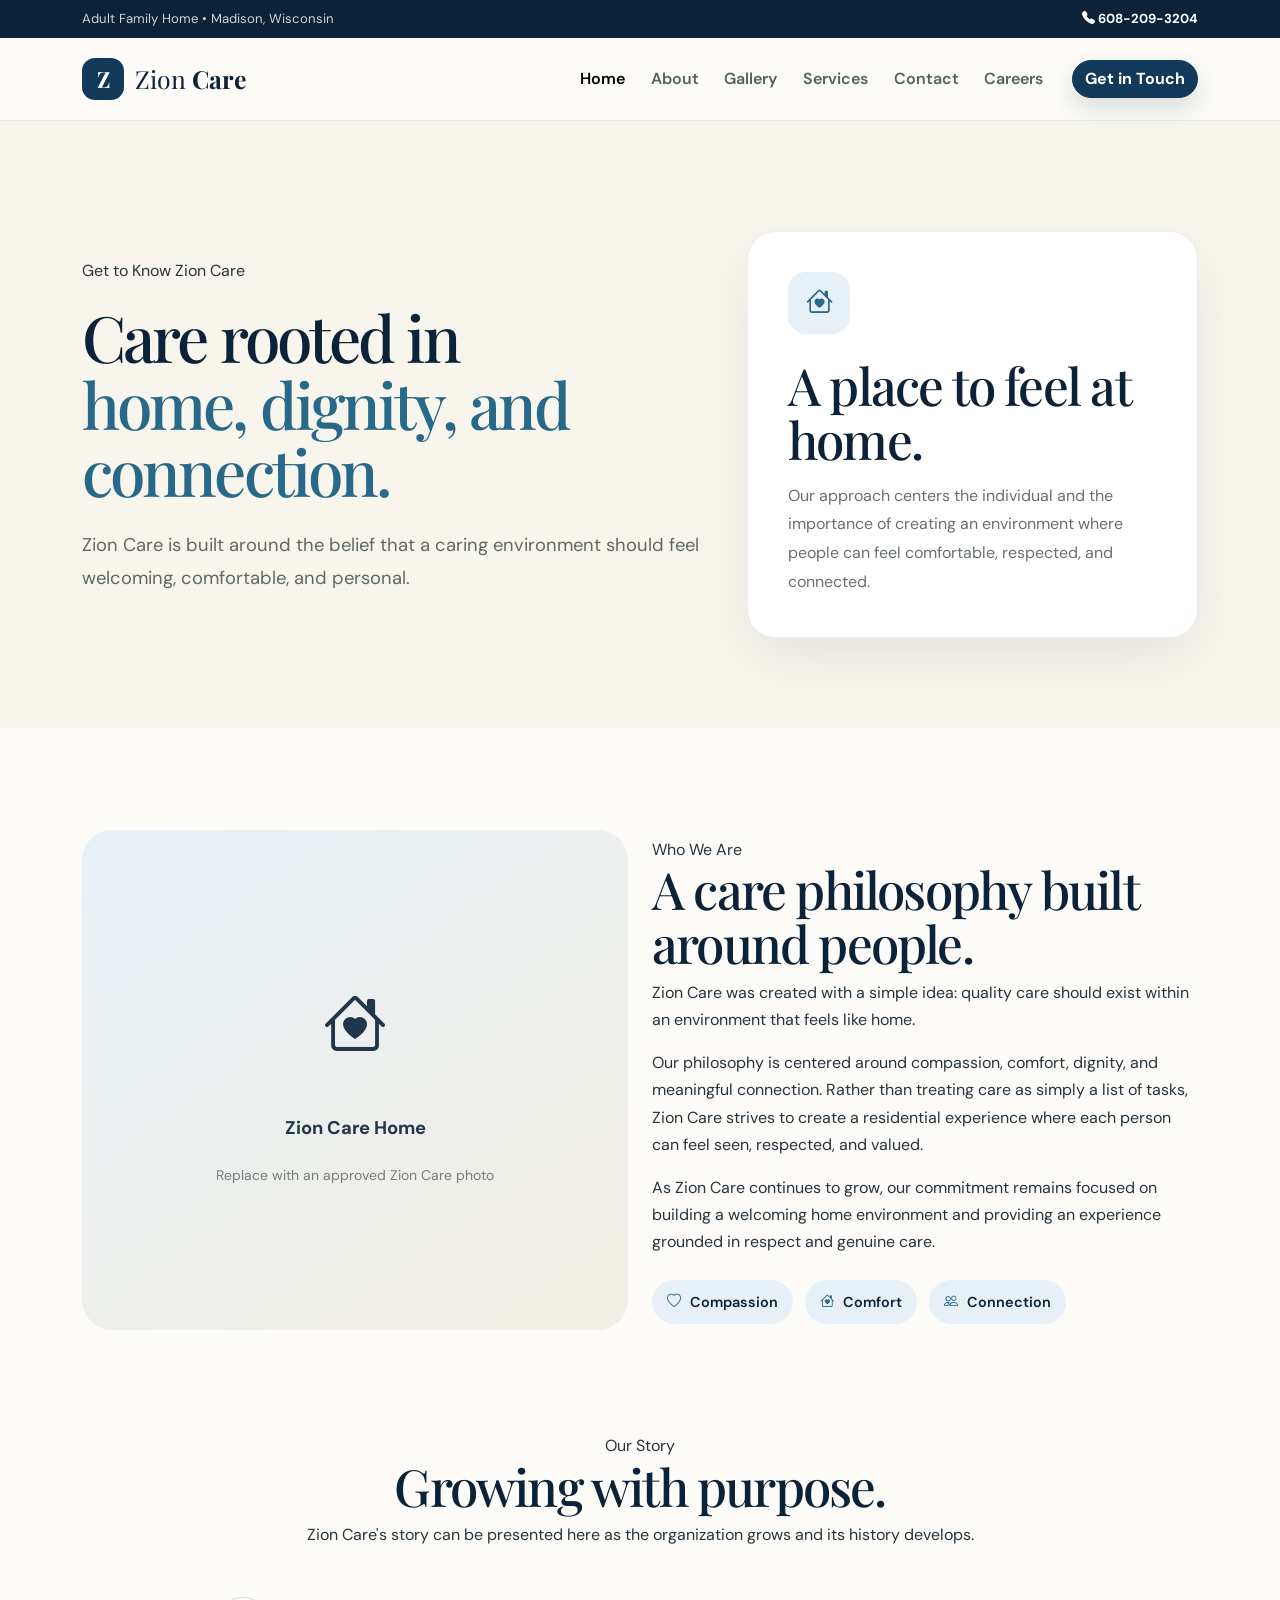
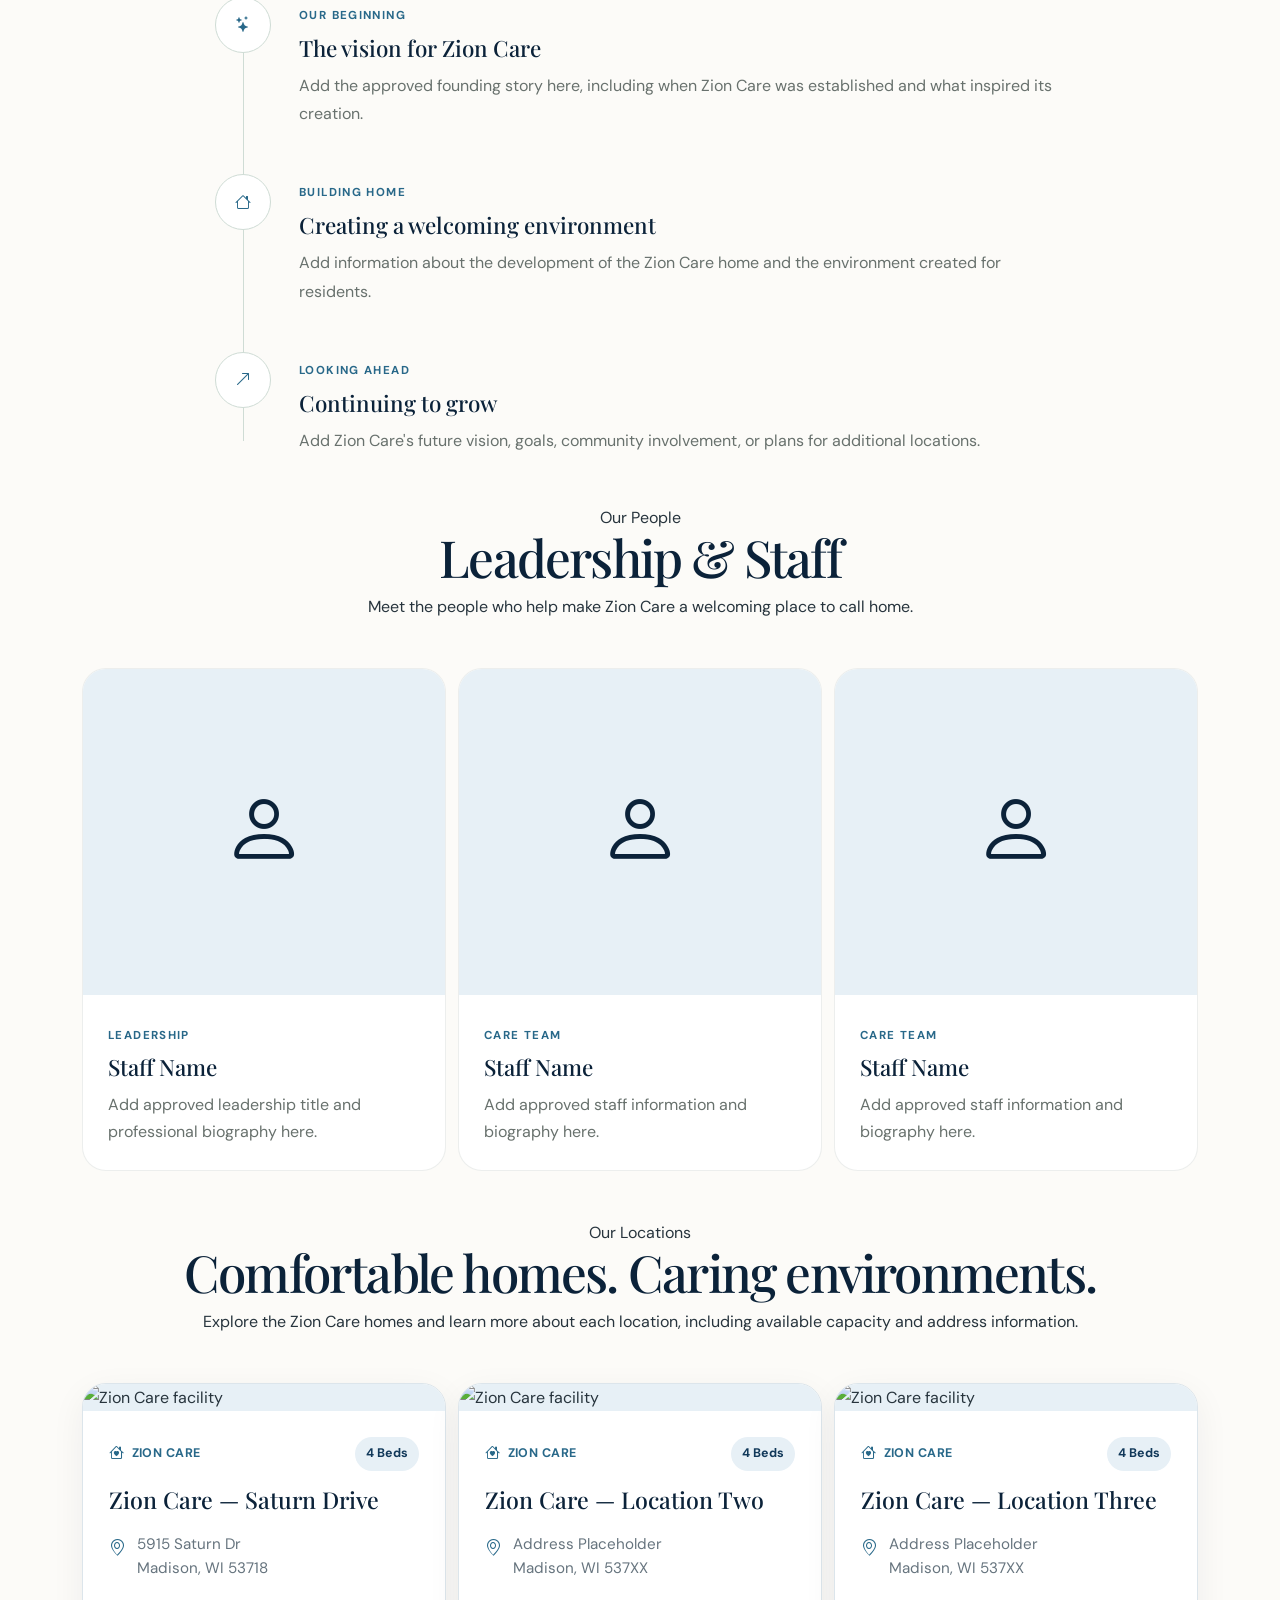
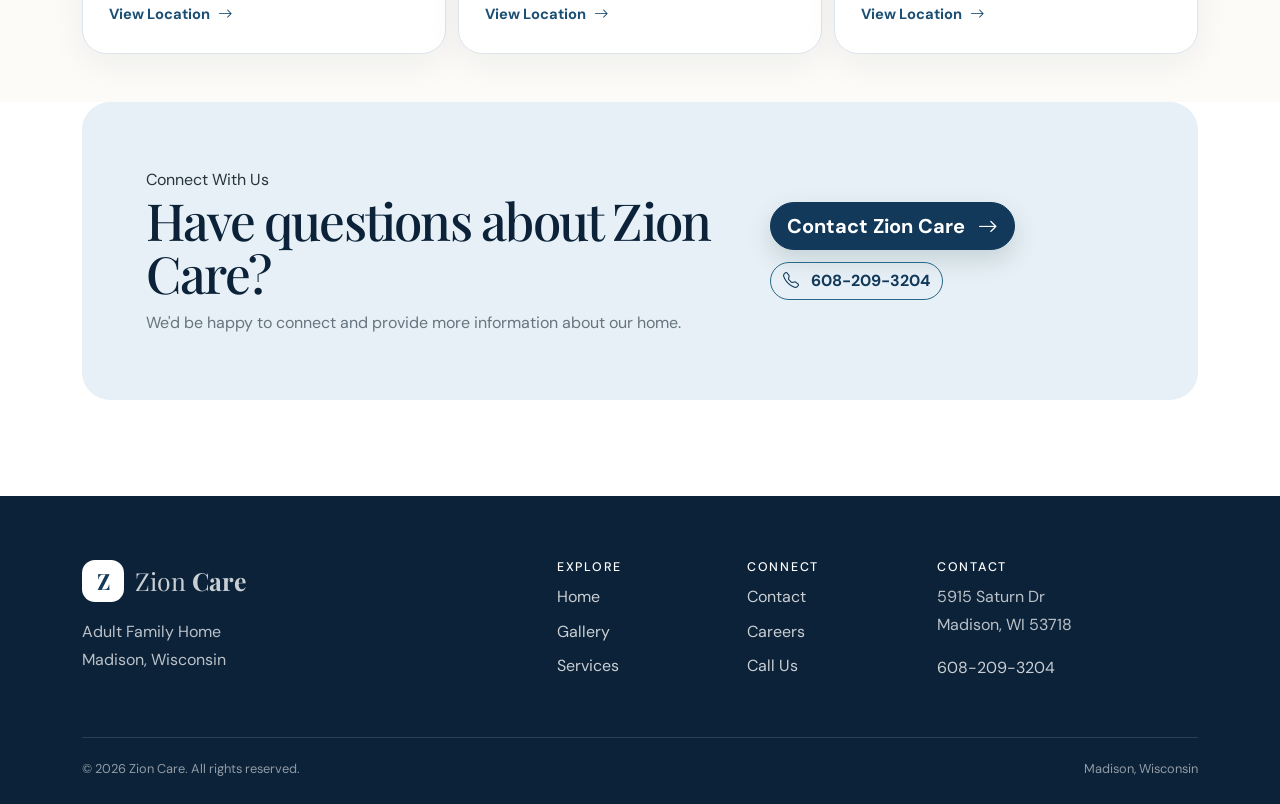
==== commit aae2d925: "Updated Added svg favicon and renamed titles" ====
--- a/html/about.html
+++ b/html/about.html
@@ -7,7 +7,11 @@
       content="width=device-width, initial-scale=1.0, maximum-scale=1.0, user-scalable=no"
     />
 
-    <title>About Zion Care | Madison, Wisconsin</title>
+    <title>Zion Care | Aboutn</title>
+
+    <!-- Favicon -->
+    <link rel="icon" type="image/svg+xml" href="../assets/images/favicon.svg" />
+
     <meta
       name="description"
       content="Learn more about Zion Care, our approach to residential care, leadership, staff, and locations in Madison, Wisconsin."
--- a/assets/css/styles.css
+++ b/assets/css/styles.css
@@ -32,25 +32,28 @@
    GLOBAL
 ========================================================= */
 
+.row > * {
+  padding-right: 0 !important;
+}
+
+.row {
+  margin-right: 0 !important; /* FIND BETTER WAY TO FIX IF POSSIBLE*/
+}
+
+
 /* html, body {
-  width: 100dvw;
-  height: 100dvh;
-  margin: 0;
-  padding: 0;
+  margin: 0 !important; 
+  padding: 0 !important;
 } */
 
-* {
-  box-sizing: border-box;
-}
-
 html {
+  min-height: 100svh; 
   scroll-behavior: smooth;
   overscroll-behavior: none;
 }
 
 body {
-  margin: 0;
-  padding: 0;
+  min-height: 100svh;
   background: var(--zion-cream);
   color: var(--zion-text);
   font-family:
@@ -60,7 +63,6 @@
     BlinkMacSystemFont,
     "Segoe UI",
     sans-serif;
-
   line-height: 1.7;
 }
 
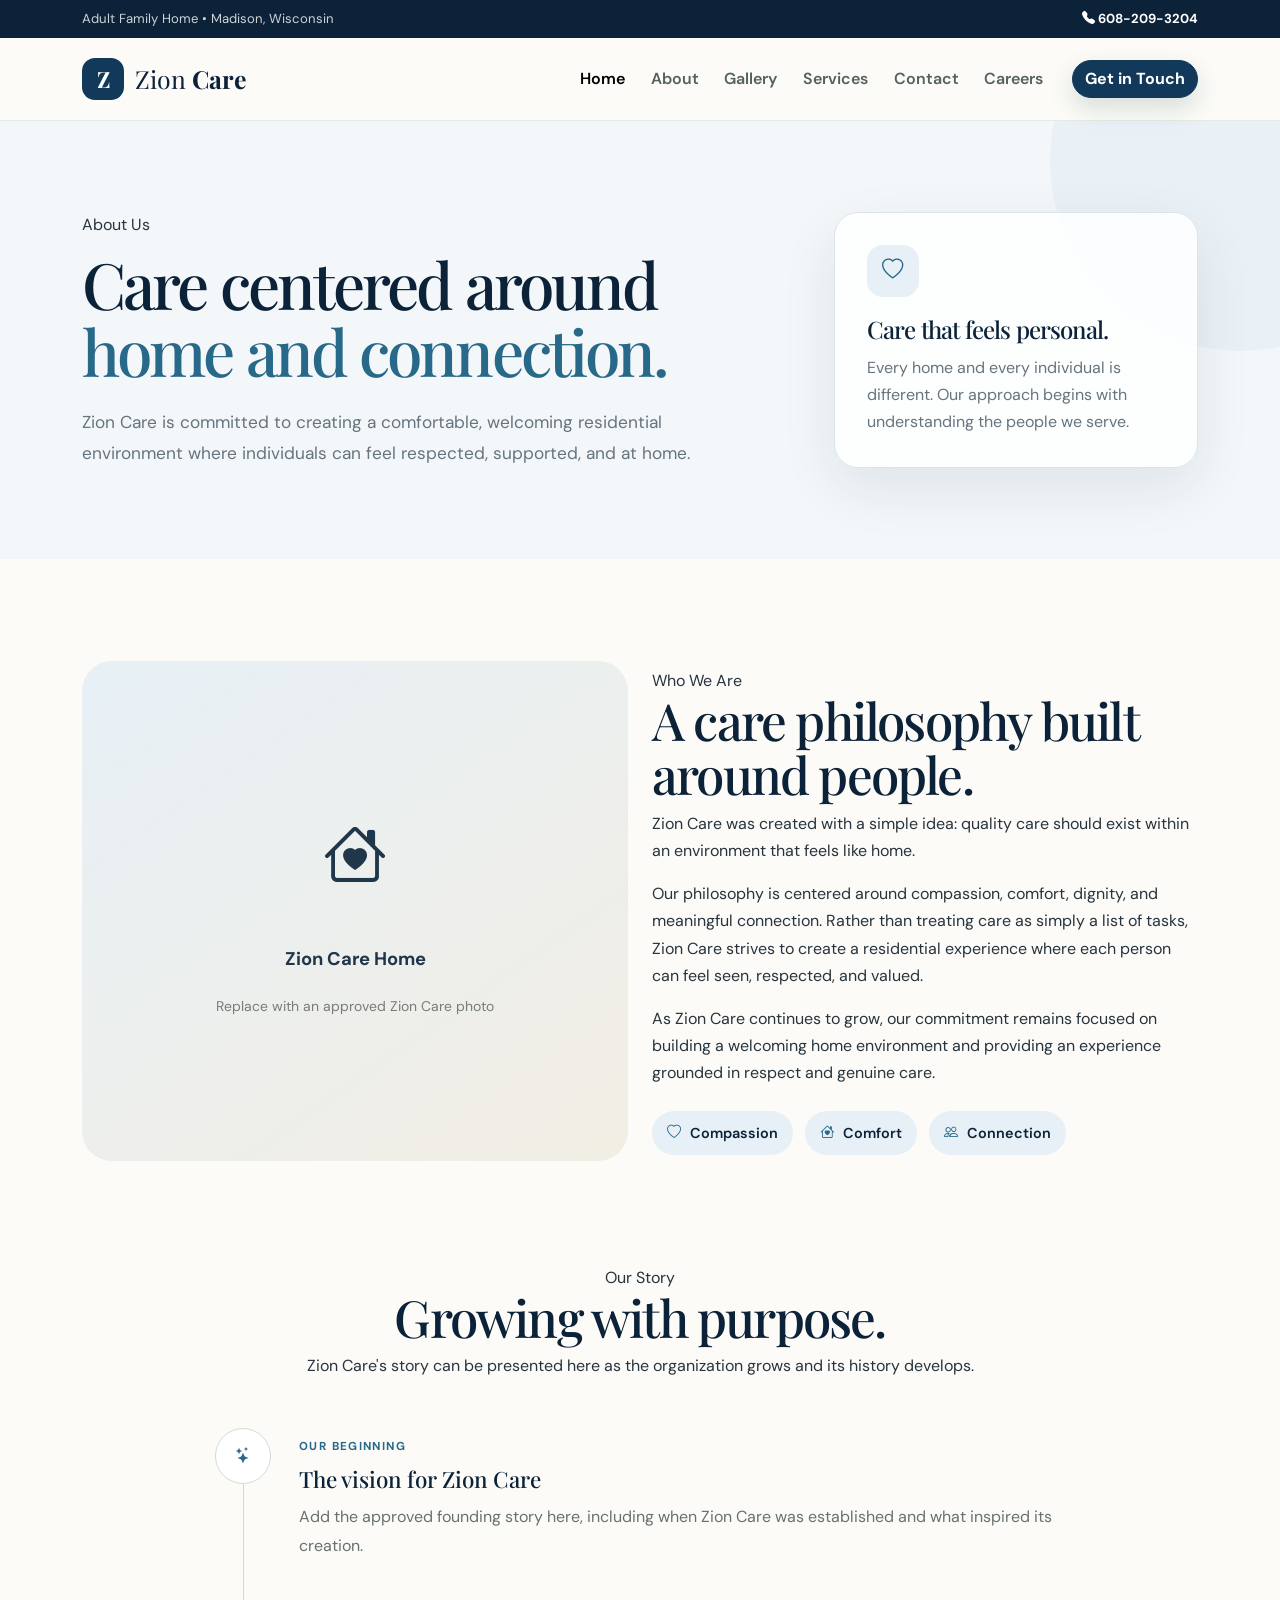
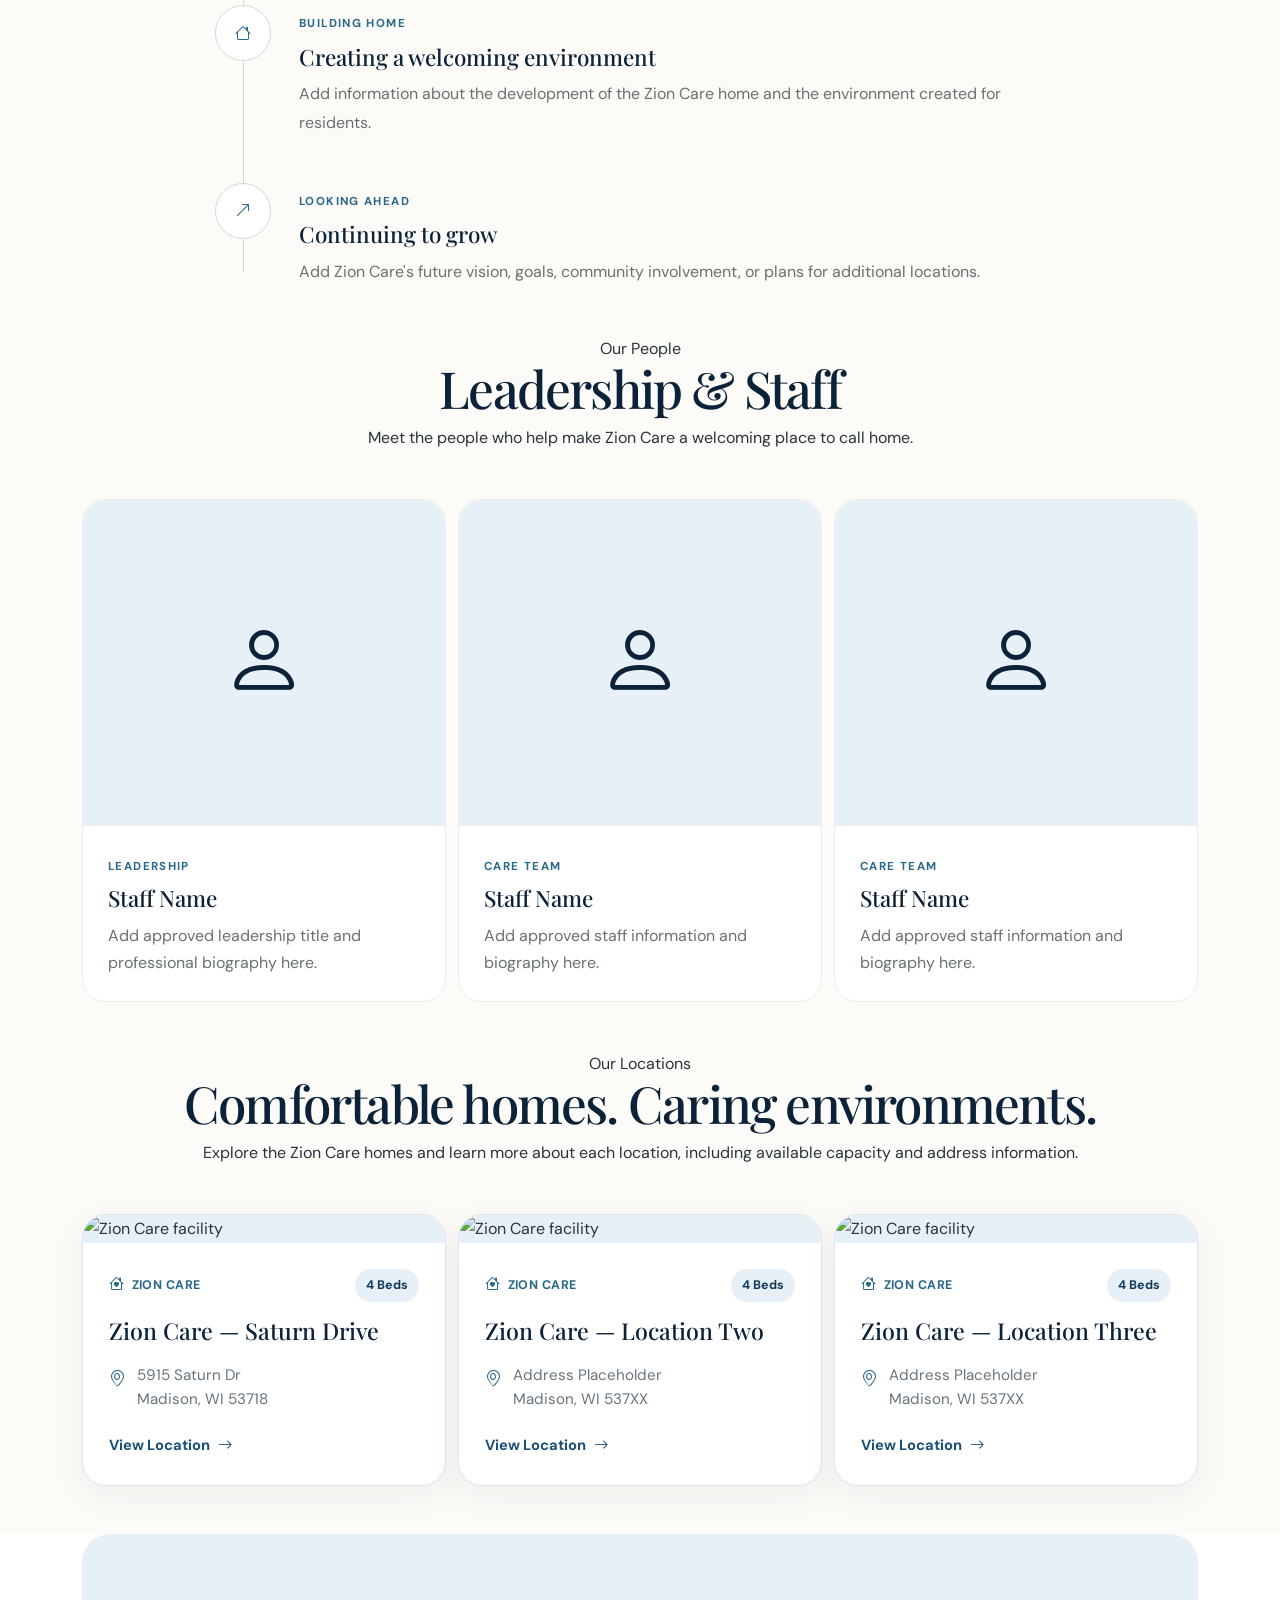
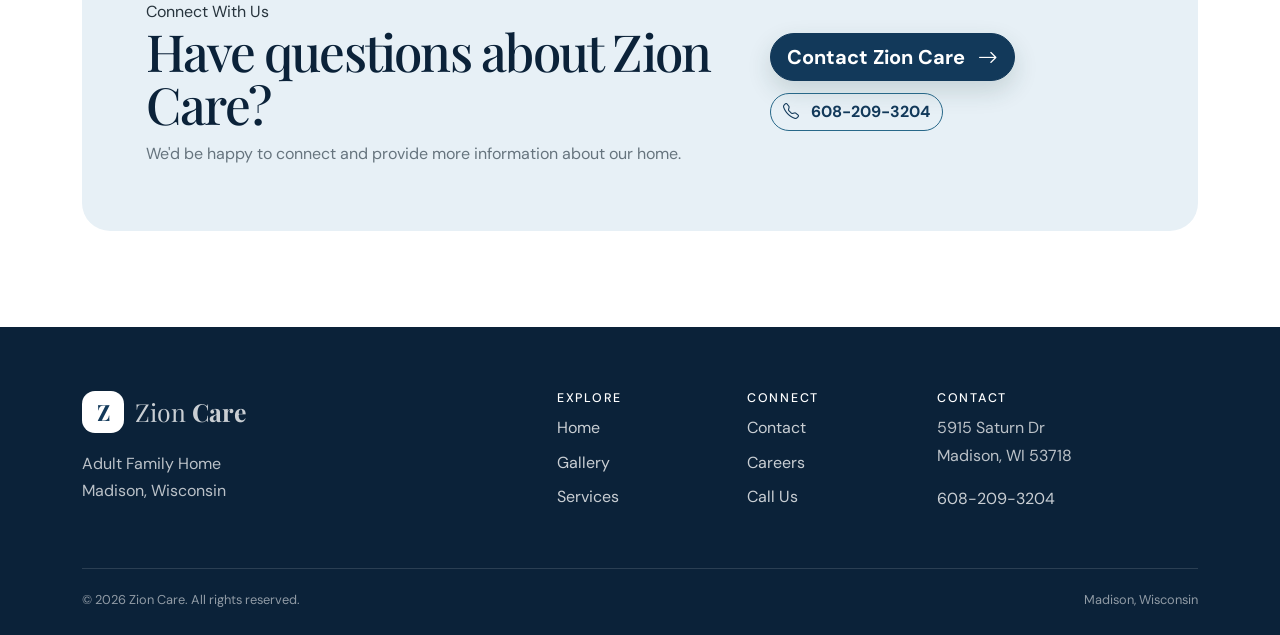
==== commit 508c3067: "Updates Fixing up consistent layout, added Contact page." ====
--- a/html/about.html
+++ b/html/about.html
@@ -132,38 +132,39 @@
     </header>
 
     <main>
-      <!-- =========================
+      <!-- =========================================
              PAGE HERO
-        ========================== -->
+        ========================================== -->
+
       <section class="page-hero">
         <div class="container">
-          <div class="row align-items-center g-5">
-            <div class="col-lg-7">
-              <span class="section-eyebrow"> Get to Know Zion Care </span>
+          <div class="row align-items-center g-4">
+            <div class="col-lg-8">
+              <span class="section-eyebrow"> About Us </span>
 
               <h1 class="page-title">
-                Care rooted in
-                <span>home, dignity, and connection.</span>
+                Care centered around
+                <span>home and connection.</span>
               </h1>
 
-              <p class="page-lead">
-                Zion Care is built around the belief that a caring environment
-                should feel welcoming, comfortable, and personal.
+              <p class="page-hero-description">
+                Zion Care is committed to creating a comfortable, welcoming
+                residential environment where individuals can feel respected,
+                supported, and at home.
               </p>
             </div>
 
-            <div class="col-lg-5">
-              <div class="about-hero-card">
-                <div class="about-hero-icon">
-                  <i class="bi bi-house-heart"></i>
-                </div>
-
-                <h2>A place to feel at home.</h2>
+            <div class="col-lg-4">
+              <div class="page-hero-card">
+                <div class="page-hero-card-icon">
+                  <i class="bi bi-heart"></i>
+                </div>
+
+                <h2>Care that feels personal.</h2>
 
                 <p>
-                  Our approach centers the individual and the importance of
-                  creating an environment where people can feel comfortable,
-                  respected, and connected.
+                  Every home and every individual is different. Our approach
+                  begins with understanding the people we serve.
                 </p>
               </div>
             </div>
--- a/assets/css/styles.css
+++ b/assets/css/styles.css
@@ -32,6 +32,7 @@
    GLOBAL
 ========================================================= */
 
+
 .row > * {
   padding-right: 0 !important;
 }
@@ -39,7 +40,6 @@
 .row {
   margin-right: 0 !important; /* FIND BETTER WAY TO FIX IF POSSIBLE*/
 }
-
 
 /* html, body {
   margin: 0 !important; 
@@ -47,7 +47,7 @@
 } */
 
 html {
-  min-height: 100svh; 
+  min-height: 100svh;
   scroll-behavior: smooth;
   overscroll-behavior: none;
 }
@@ -1028,7 +1028,7 @@
   }
 }
 
-@media (prefers-reduced-motion: reduce) {
+/* @media (prefers-reduced-motion: reduce) {
   html {
     scroll-behavior: auto;
   }
@@ -1040,4 +1040,4 @@
 
     animation: none !important;
   }
-}
+} */
--- a/assets/css/about.css
+++ b/assets/css/about.css
@@ -3,62 +3,87 @@
 ========================================= */
 
 .page-hero {
-  background: var(--cream, #f8f5ed);
-  padding: 110px 0 90px;
   position: relative;
+  padding: 90px 0;
+  background: var(--zion-blue-050);
   overflow: hidden;
 }
 
+.page-hero::after {
+  content: "";
+  position: absolute;
+  width: 380px;
+  height: 380px;
+  right: -150px;
+  top: -150px;
+  border-radius: 50%;
+  background: var(--zion-blue-100);
+  opacity: 0.7;
+}
+
 .page-title {
+  max-width: 780px;
+  margin: 12px 0 22px;
+
+  color: var(--zion-blue-950);
   font-family: "Playfair Display", serif;
-  font-size: clamp(2.8rem, 5vw, 4.8rem);
+  font-size: clamp(2.5rem, 5vw, 4.5rem);
   line-height: 1.05;
-  color: var(--zion-blue-950);
-  margin: 18px 0 25px;
 }
 
 .page-title span {
   color: var(--zion-blue-700);
 }
 
-.page-lead {
+.page-hero-description {
   max-width: 680px;
-  font-size: 1.15rem;
+  margin: 0;
+
+  color: var(--zion-muted);
+  font-size: 1.08rem;
   line-height: 1.8;
-  color: #5f6964;
-}
-
-.about-hero-card {
-  background: #fff;
-  border: 1px solid rgba(13, 41, 35, 0.08);
-  border-radius: 28px;
-  padding: 40px;
-  box-shadow: 0 20px 60px rgba(13, 41, 35, 0.08);
-}
-
-.about-hero-icon {
-  width: 62px;
-  height: 62px;
-  border-radius: 18px;
-  background: #e7f0f6;
-  color: var(--zion-blue-700);
+}
+
+.page-hero-card {
+  position: relative;
+  z-index: 1;
+
+  padding: 32px;
+  border: 1px solid var(--zion-border);
+  border-radius: 24px;
+  background: rgba(255, 255, 255, 0.85);
+  box-shadow: var(--zion-shadow);
+}
+
+.page-hero-card-icon {
+  width: 52px;
+  height: 52px;
+  margin-bottom: 20px;
+
   display: flex;
   align-items: center;
   justify-content: center;
-  font-size: 1.7rem;
-  margin-bottom: 25px;
-}
-
-.about-hero-card h2 {
+
+  border-radius: 16px;
+  background: var(--zion-blue-100);
+  color: var(--zion-blue-700);
+
+  font-size: 1.35rem;
+}
+
+.page-hero-card h2 {
+  margin-bottom: 12px;
+
+  color: var(--zion-blue-950);
   font-family: "Playfair Display", serif;
-  color: var(--zion-blue-950);
-  margin-bottom: 15px;
-}
-
-.about-hero-card p {
-  color: #68716d;
-  line-height: 1.8;
-  margin-bottom: 0;
+  font-size: 1.5rem;
+}
+
+.page-hero-card p {
+  margin: 0;
+
+  color: var(--zion-muted);
+  line-height: 1.7;
 }
 
 /* ABOUT IMAGE */
